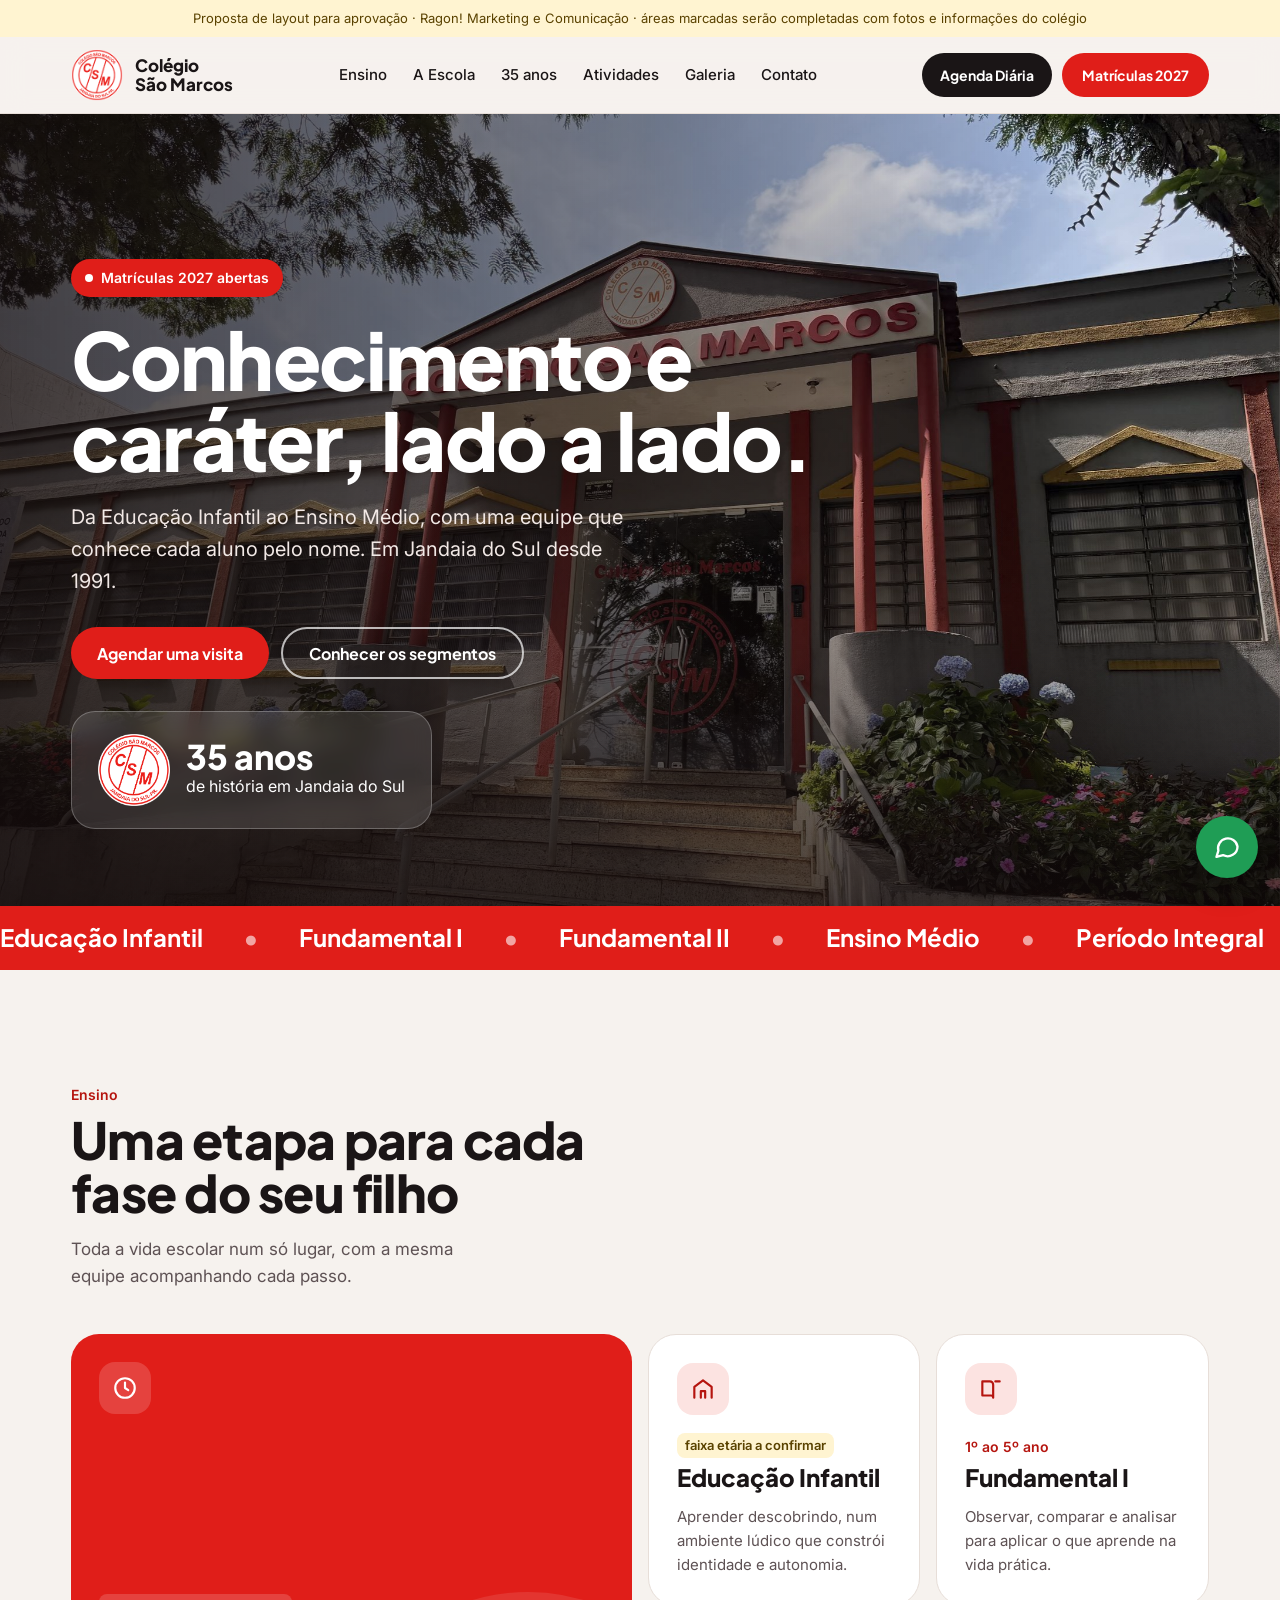
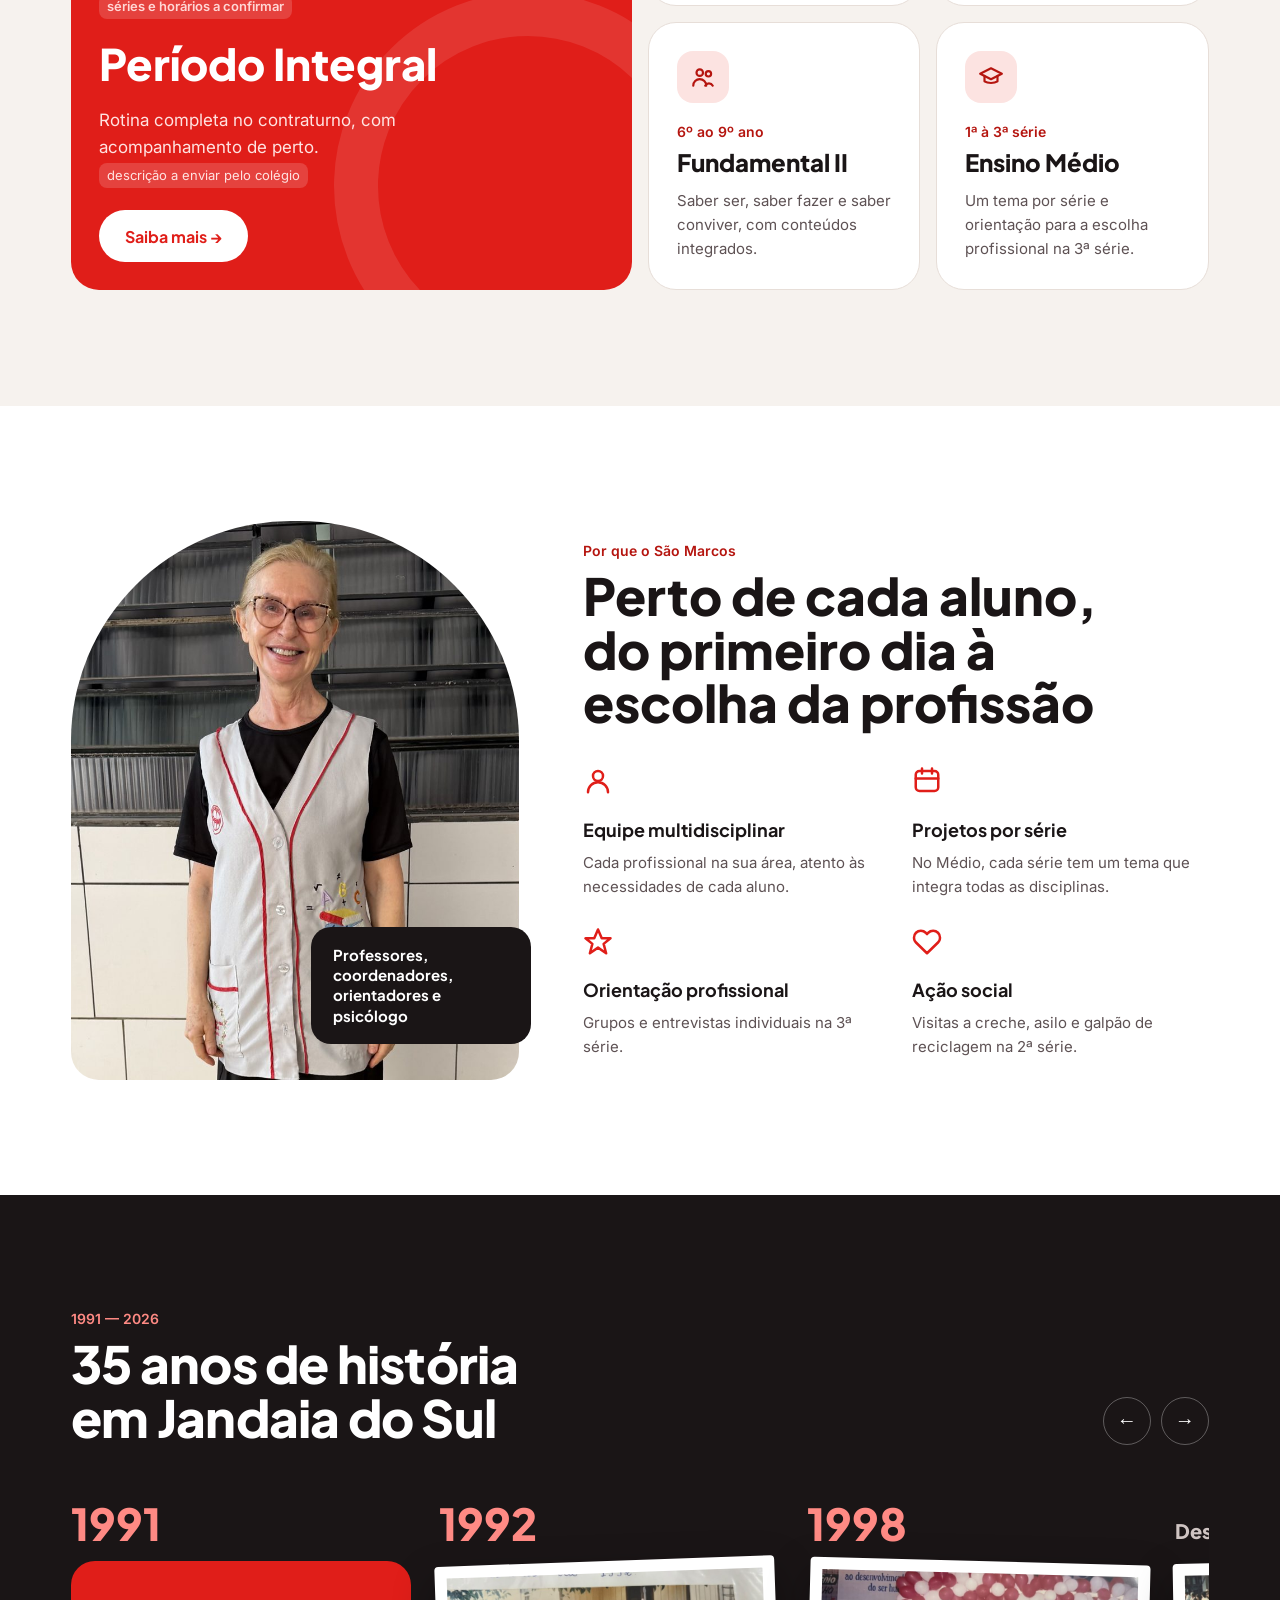
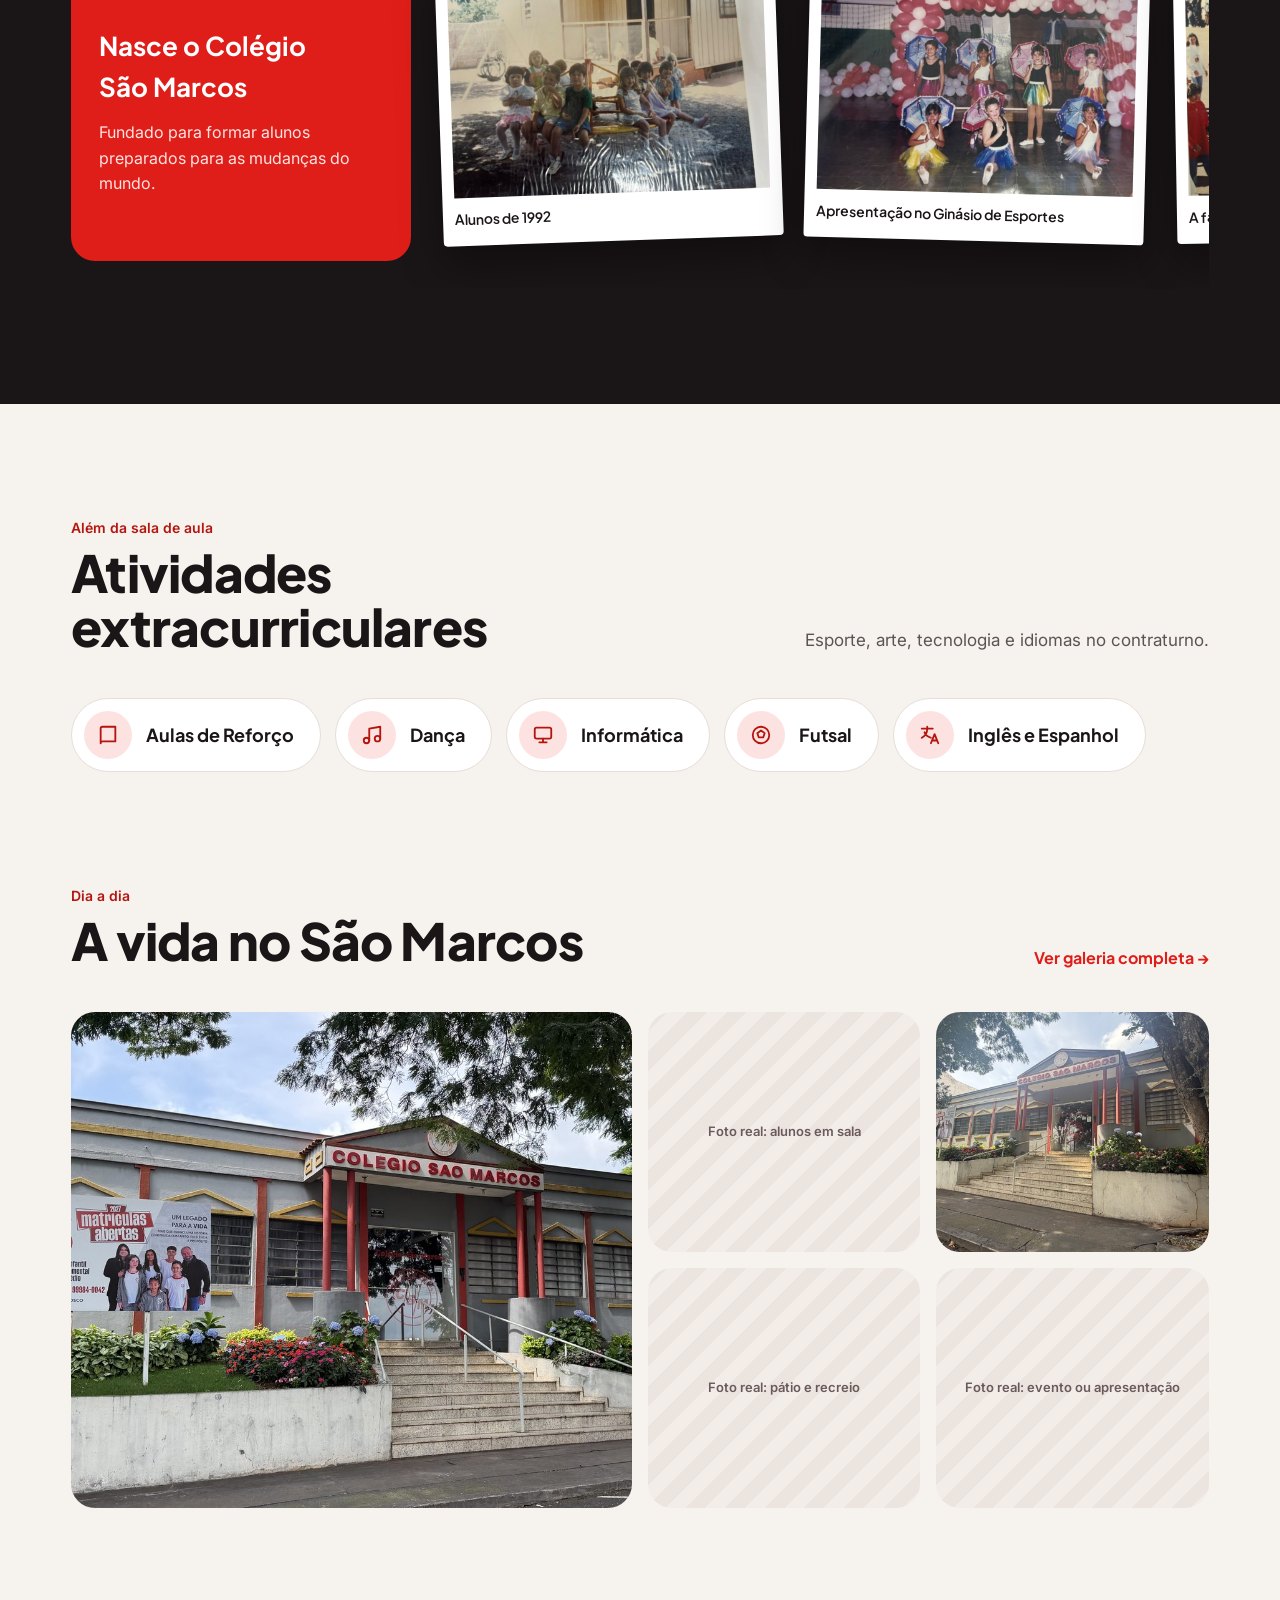
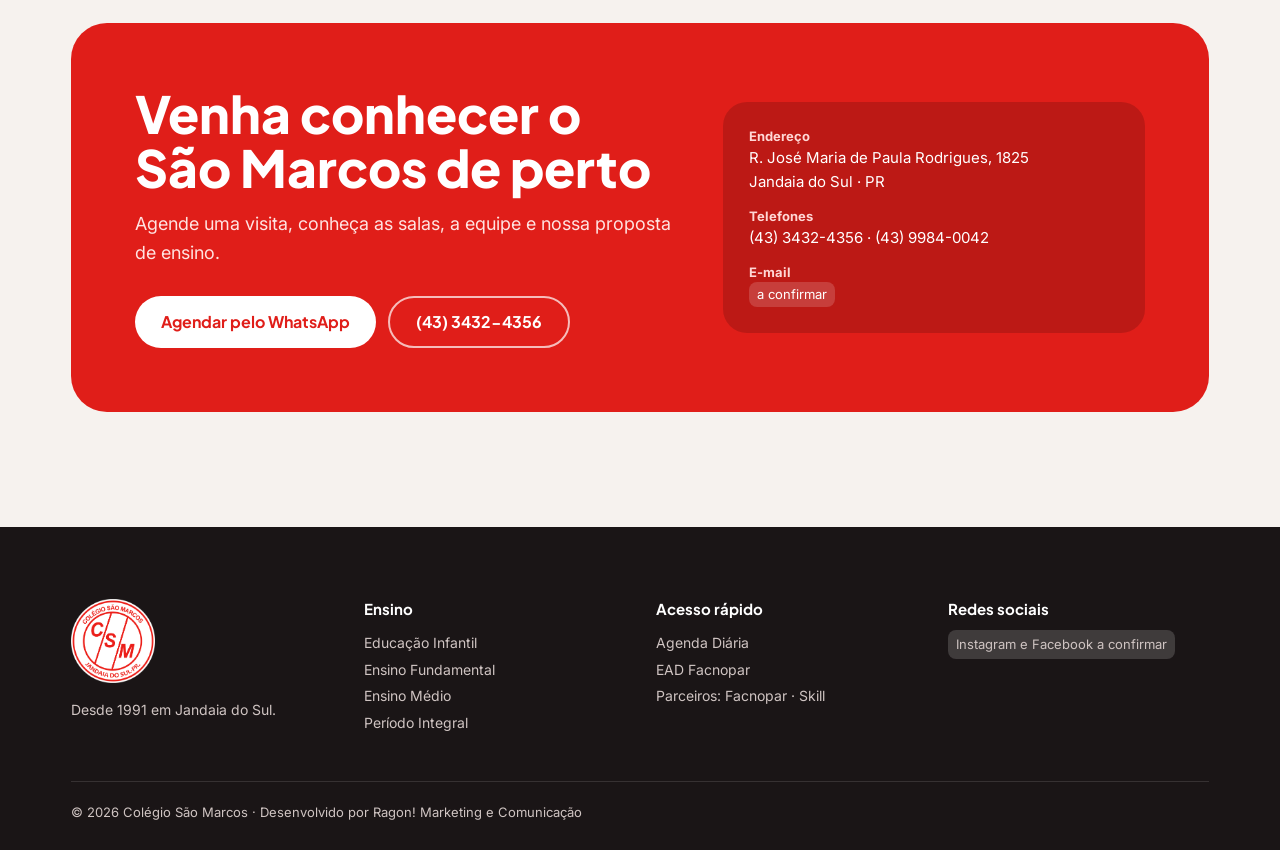
==== index.html @ f3c89963 "Proposta de layout do site do Colégio São Marcos Co-Authored-By: Claude Opus 5.5 <noreply@anthropic." ====
<!DOCTYPE html>
<html lang="pt-BR">
<head>
<meta charset="utf-8">
<meta name="viewport" content="width=device-width, initial-scale=1">
<title>Colégio São Marcos — Proposta de layout</title>
<meta name="robots" content="noindex, nofollow">
<link rel="preconnect" href="https://fonts.googleapis.com">
<link rel="preconnect" href="https://fonts.gstatic.com" crossorigin>
<link href="https://fonts.googleapis.com/css2?family=Plus+Jakarta+Sans:wght@500;600;700;800&family=Inter:wght@400;500;600&display=swap" rel="stylesheet">
<style>
/* VOICE: acolhedor e confiante, escola de bairro com 35 anos
   IDEA: o pórtico vermelho da fachada como moldura de tudo
   PICTURE: a fachada real em tela cheia, depois o álbum de fotos antigas
   COLOUR and TYPE: vermelho do selo, grafite quente, off-white; Plus Jakarta Sans + Inter
   LAYOUT: hero cheio, faixa corrida, bento de segmentos, linha do tempo horizontal */
:root{--red:#E01E19;--red-d:#B5150F;--ink:#1A1516;--mut:#5E5254;--bg:#F6F2EE;--card:#FFFFFF;--line:#E7DED8}
*{box-sizing:border-box;min-width:0}
html{scroll-behavior:smooth;scroll-padding-top:80px}
body{margin:0;background:var(--bg);color:var(--ink);font:16px/1.6 Inter,system-ui,sans-serif;overflow-x:clip}
h1,h2,h3{font-family:"Plus Jakarta Sans",Inter,sans-serif;margin:0;text-wrap:balance}
a{color:inherit;text-decoration:none}
img{display:block;max-width:100%}
.wrap{max-width:1240px;margin:0 auto;padding:0 max(4vw,20px)}
.btn{display:inline-flex;align-items:center;gap:10px;min-height:52px;padding:0 26px;border-radius:999px;font:700 16px "Plus Jakarta Sans",sans-serif;transition:transform .2s,background .2s}
.btn:hover{transform:translateY(-2px)}
.btn-red{background:var(--red);color:#fff}.btn-red:hover{background:var(--red-d)}
.btn-ghost{border:2px solid rgba(255,255,255,.7);color:#fff}
.btn-dark{background:var(--ink);color:#fff}
.eyebrow{font:600 14px Inter,sans-serif;color:var(--red-d)}
.proposta{background:#FFF4D1;color:#5A4200;font-size:13px;text-align:center;padding:8px 16px}

/* header */
header{position:sticky;top:0;z-index:20;background:rgba(246,242,238,.86);backdrop-filter:blur(14px);border-bottom:1px solid var(--line)}
.hd{display:flex;align-items:center;justify-content:space-between;gap:20px;height:76px}
.brand{display:flex;align-items:center;gap:12px;font:800 17px/1.1 "Plus Jakarta Sans",sans-serif}
.brand img{width:52px;height:52px}
nav.main{display:flex;gap:26px;font-weight:500;font-size:15px}
nav.main a:hover{color:var(--red)}
.hd-cta{display:flex;gap:10px;align-items:center}
.burger{display:none;width:48px;height:48px;border-radius:50%;border:1px solid var(--line);background:#fff;align-items:center;justify-content:center;cursor:pointer}
.drawer{display:none;flex-direction:column;gap:4px;padding:8px max(4vw,20px) 20px}
.drawer a{padding:12px 0;border-bottom:1px solid var(--line);font-weight:600}
.drawer.open{display:flex}

/* hero */
.hero{position:relative;min-height:min(88vh,820px);display:flex;align-items:flex-end;color:#fff;overflow:hidden}
.hero>img{position:absolute;inset:0;width:100%;height:100%;object-fit:cover;object-position:60% 40%;transform:scale(1.04);animation:zoom 14s ease-out forwards}
.hero::after{content:"";position:absolute;inset:0;background:linear-gradient(90deg,rgba(20,12,12,.78) 0%,rgba(20,12,12,.45) 50%,rgba(20,12,12,.05) 85%),linear-gradient(180deg,rgba(20,12,12,0) 50%,rgba(20,12,12,.7) 100%)}
.hero .wrap{position:relative;z-index:1;width:100%;padding-bottom:clamp(40px,6vw,80px)}
.hero-grid{display:flex;flex-wrap:wrap;gap:32px;align-items:flex-end;justify-content:space-between}
.hero h1{font-size:clamp(40px,6.2vw,84px);line-height:1.02;font-weight:800;letter-spacing:-.02em;max-width:820px}
.hero p{font-size:clamp(17px,1.6vw,20px);max-width:560px;margin:20px 0 30px;color:#F2E9E6}
.tag{display:inline-flex;gap:8px;align-items:center;background:var(--red);padding:8px 14px;border-radius:999px;font-weight:600;font-size:14px;margin-bottom:22px}
.tag i{width:8px;height:8px;border-radius:50%;background:#fff;animation:pulse 1.6s infinite}
.seal{background:rgba(255,255,255,.12);backdrop-filter:blur(10px);border:1px solid rgba(255,255,255,.25);border-radius:24px;padding:22px 26px;display:flex;gap:16px;align-items:center}
.seal img{width:72px;height:72px}
.seal b{display:block;font:800 34px/1 "Plus Jakarta Sans",sans-serif}
@keyframes zoom{to{transform:scale(1)}}
@keyframes pulse{50%{opacity:.35}}

/* marquee */
.marquee{background:var(--red);color:#fff;overflow:hidden;white-space:nowrap;padding:16px 0}
.marquee div{display:inline-flex;gap:40px;animation:mq 30s linear infinite;font:700 clamp(18px,2vw,24px) "Plus Jakarta Sans",sans-serif}
.marquee span::after{content:"•";margin-left:40px;opacity:.6}
@keyframes mq{to{transform:translateX(-50%)}}

/* sections */
.sec{padding:clamp(64px,9vw,120px) 0}
.sec-head{display:flex;flex-wrap:wrap;gap:16px 48px;justify-content:space-between;align-items:flex-end;margin-bottom:44px}
.sec-head h2{font-size:clamp(32px,4vw,52px);line-height:1.05;font-weight:800;letter-spacing:-.015em;max-width:680px;margin-top:10px}
.sec-head p{max-width:420px;color:var(--mut);margin:0;font-size:17px}

/* bento */
.bento{display:grid;grid-template-columns:repeat(4,minmax(0,1fr));grid-auto-rows:minmax(210px,auto);gap:16px}
.tile{border-radius:28px;padding:28px;display:flex;flex-direction:column;justify-content:space-between;gap:18px;background:var(--card);border:1px solid var(--line);transition:transform .25s,box-shadow .25s}
.tile:hover{transform:translateY(-4px);box-shadow:0 18px 40px rgba(60,20,20,.12)}
.tile h3{font-size:24px;font-weight:800}
.tile .lvl{font-weight:600;color:var(--red-d);font-size:14px}
.tile p{margin:8px 0 0;color:var(--mut);font-size:15px}
.tile .ico{width:52px;height:52px;border-radius:16px;background:#FCE3E1;display:flex;align-items:center;justify-content:center}
.t-int{grid-column:span 2;grid-row:span 2;background:var(--red);color:#fff;border:0;position:relative;overflow:hidden}
.t-int p{color:#FFE3E1;font-size:17px;max-width:420px}
.t-int .lvl{color:#FFD7D5}
.t-int h3{font-size:clamp(30px,3.4vw,44px)}
.t-int .ico{background:rgba(255,255,255,.16)}
.t-int::after{content:"";position:absolute;right:-90px;bottom:-90px;width:300px;height:300px;border-radius:50%;border:44px solid rgba(255,255,255,.1)}
.pend{display:inline-block;background:rgba(255,255,255,.16);border-radius:8px;padding:2px 8px;font-size:13px}
.pend.l{background:#FFF4D1;color:#5A4200}

/* why */
.why{display:grid;grid-template-columns:minmax(0,5fr) minmax(0,7fr);gap:clamp(32px,5vw,72px);align-items:center}
.why-img{position:relative}
.why-img img{width:100%;aspect-ratio:4/5;object-fit:cover;object-position:center 18%;border-radius:220px 220px 28px 28px}
.why-img .badge{position:absolute;right:-12px;bottom:36px;background:var(--ink);color:#fff;border-radius:20px;padding:18px 22px;font:700 15px/1.35 "Plus Jakarta Sans",sans-serif;max-width:220px}
.feats{display:grid;grid-template-columns:repeat(2,minmax(0,1fr));gap:28px 32px;margin-top:36px}
.feat svg{margin-bottom:12px}
.feat h3{font-size:18px;font-weight:700}
.feat p{margin:6px 0 0;color:var(--mut);font-size:15px}

/* timeline */
.dark{background:var(--ink);color:#fff}
.dark .eyebrow{color:#FF8A84}
.dark .sec-head p{color:#CFC4C2}
.rail{display:flex;gap:28px;overflow-x:auto;scroll-snap-type:x mandatory;padding:12px 4px 28px;scrollbar-width:thin}
.moment{flex:0 0 clamp(260px,28vw,340px);scroll-snap-align:start}
.polaroid{background:#fff;padding:12px 12px 18px;border-radius:4px;box-shadow:0 18px 40px rgba(0,0,0,.35);transform:rotate(var(--r,0deg));transition:transform .3s}
.polaroid:hover{transform:rotate(0) scale(1.02)}
.polaroid img{width:100%;height:220px;object-fit:cover}
.polaroid span{display:block;margin-top:12px;color:var(--ink);font:600 14px "Plus Jakarta Sans",sans-serif}
.year{font:800 44px/1 "Plus Jakarta Sans",sans-serif;color:#FF8A84;margin:0 0 16px}
.year.sm{font-size:20px;color:#CFC4C2;height:44px;display:flex;align-items:flex-end;padding-bottom:4px}
.start{display:flex;flex-direction:column;justify-content:center;gap:12px;background:var(--red);border-radius:24px;padding:28px;min-height:300px}
.start p{margin:0;color:#FFE3E1}
.rail-nav{display:flex;gap:10px}
.rail-nav button{width:48px;height:48px;border-radius:50%;border:1px solid rgba(255,255,255,.3);background:transparent;color:#fff;cursor:pointer;font-size:20px}
.rail-nav button:hover{background:rgba(255,255,255,.1)}

/* extracurriculares */
.chips{display:flex;flex-wrap:wrap;gap:14px}
.chip{display:flex;align-items:center;gap:14px;background:var(--card);border:1px solid var(--line);border-radius:999px;padding:12px 26px 12px 12px;font:700 18px "Plus Jakarta Sans",sans-serif;transition:background .2s,color .2s}
.chip:hover{background:var(--red);color:#fff}
.chip i{width:48px;height:48px;border-radius:50%;background:#FCE3E1;display:flex;align-items:center;justify-content:center}

/* gallery */
.gal{display:grid;grid-template-columns:repeat(4,minmax(0,1fr));grid-auto-rows:240px;gap:16px}
.gal>*{border-radius:24px;overflow:hidden}
.gal img{width:100%;height:100%;object-fit:cover;transition:transform .5s}
.gal>div:hover img{transform:scale(1.05)}
.g-big{grid-column:span 2;grid-row:span 2}
.ph{background:repeating-linear-gradient(135deg,#ECE4DF 0 14px,#F3EDE9 14px 28px);display:flex;align-items:center;justify-content:center;text-align:center;padding:16px;color:#6A5A5C;font-weight:600;font-size:13px}

/* visit */
.visit{background:var(--red);color:#fff;border-radius:36px;padding:clamp(32px,5vw,64px);display:grid;grid-template-columns:minmax(0,1.3fr) minmax(0,1fr);gap:40px;align-items:center;position:relative;overflow:hidden}
.visit h2{font-size:clamp(32px,4vw,52px);line-height:1.05;font-weight:800}
.visit p{color:#FFE3E1;font-size:18px;margin:16px 0 28px}
.addr{background:rgba(0,0,0,.16);border-radius:24px;padding:26px;display:grid;gap:14px;font-size:15px}
.addr b{display:block;font:700 13px Inter,sans-serif;color:#FFD7D5;margin-bottom:2px}

footer{background:var(--ink);color:#CFC4C2;padding:72px 0 28px;margin-top:clamp(64px,9vw,120px);font-size:14px}
.ft{display:grid;grid-template-columns:repeat(4,minmax(0,1fr));gap:32px}
.ft h4{color:#fff;font:700 15px "Plus Jakarta Sans",sans-serif;margin:0 0 12px}
.ft p{margin:0;line-height:1.9}
.copy{border-top:1px solid rgba(255,255,255,.12);margin-top:44px;padding-top:20px;font-size:13px}

.wa{position:fixed;right:22px;bottom:22px;z-index:30;width:62px;height:62px;border-radius:50%;background:#1F9D55;display:flex;align-items:center;justify-content:center;box-shadow:0 12px 28px rgba(0,0,0,.25)}

.rv{opacity:0;transform:translateY(24px);transition:opacity .7s ease,transform .7s ease}
.rv.in{opacity:1;transform:none}

@media(max-width:1020px){
  nav.main,.hd-cta .btn-dark{display:none}.burger{display:flex}
  .bento{grid-template-columns:repeat(2,minmax(0,1fr))}
  .why,.visit{grid-template-columns:minmax(0,1fr)}
  .ft{grid-template-columns:repeat(2,minmax(0,1fr))}
  .gal{grid-template-columns:repeat(2,minmax(0,1fr))}
}
@media(max-width:600px){
  .hd-cta .btn-red{display:none}
  .bento{grid-template-columns:minmax(0,1fr)}.t-int{grid-column:auto;grid-row:auto}
  .feats{grid-template-columns:minmax(0,1fr)}
  .gal{grid-auto-rows:180px}.g-big{grid-column:span 2;grid-row:span 1}
  .ft{grid-template-columns:minmax(0,1fr)}
  .why-img .badge{right:8px}
  .seal{width:100%}
}
@media(prefers-reduced-motion:reduce){*{animation:none!important;transition:none!important}.rv{opacity:1;transform:none}}
</style>
</head>
<body>
<div class="proposta">Proposta de layout para aprovação · Ragon! Marketing e Comunicação · áreas marcadas serão completadas com fotos e informações do colégio</div>

<header>
  <div class="wrap hd">
    <a class="brand" href="#topo"><img src="img/logo.png" alt="Selo do Colégio São Marcos"><span>Colégio<br>São Marcos</span></a>
    <nav class="main" aria-label="Principal">
      <a href="#ensino">Ensino</a><a href="#por-que">A Escola</a><a href="#historia">35 anos</a><a href="#atividades">Atividades</a><a href="#galeria">Galeria</a><a href="#visita">Contato</a>
    </nav>
    <div class="hd-cta">
      <a class="btn btn-dark" href="#" style="min-height:44px;padding:0 18px;font-size:14px">Agenda Diária</a>
      <a class="btn btn-red" href="#visita" style="min-height:44px;padding:0 20px;font-size:14px">Matrículas 2027</a>
      <button class="burger" id="burger" aria-label="Abrir menu" aria-expanded="false"><svg width="22" height="22" viewBox="0 0 24 24" fill="none" stroke="#1A1516" stroke-width="2" stroke-linecap="round" aria-hidden="true"><path d="M4 7h16M4 12h16M4 17h16"/></svg></button>
    </div>
  </div>
  <div class="drawer" id="drawer">
    <a href="#ensino">Ensino</a><a href="#por-que">A Escola</a><a href="#historia">35 anos</a><a href="#atividades">Atividades</a><a href="#galeria">Galeria</a><a href="#">Agenda Diária</a><a href="#">EAD Facnopar</a>
    <a class="btn btn-red" href="#visita" style="justify-content:center;margin-top:12px;border:0">Matrículas 2027</a>
  </div>
</header>

<section class="hero" id="topo">
  <img src="img/hero-fachada-wide.jpg" alt="Fachada do Colégio São Marcos com o pórtico vermelho e o jardim">
  <div class="wrap">
    <div class="hero-grid">
      <div>
        <span class="tag"><i></i>Matrículas 2027 abertas</span>
        <h1>Conhecimento e caráter, lado a lado.</h1>
        <p>Da Educação Infantil ao Ensino Médio, com uma equipe que conhece cada aluno pelo nome. Em Jandaia do Sul desde 1991.</p>
        <div style="display:flex;flex-wrap:wrap;gap:12px">
          <a class="btn btn-red" href="#visita">Agendar uma visita</a>
          <a class="btn btn-ghost" href="#ensino">Conhecer os segmentos</a>
        </div>
      </div>
      <div class="seal"><img src="img/logo.png" alt=""><div><b>35 anos</b>de história em Jandaia do Sul</div></div>
    </div>
  </div>
</section>

<div class="marquee" aria-hidden="true"><div>
  <span>Educação Infantil</span><span>Fundamental I</span><span>Fundamental II</span><span>Ensino Médio</span><span>Período Integral</span><span>Desde 1991</span>
  <span>Educação Infantil</span><span>Fundamental I</span><span>Fundamental II</span><span>Ensino Médio</span><span>Período Integral</span><span>Desde 1991</span>
</div></div>

<section class="sec" id="ensino">
  <div class="wrap">
    <div class="sec-head rv">
      <div><div class="eyebrow">Ensino</div><h2>Uma etapa para cada fase do seu filho</h2></div>
      <p>Toda a vida escolar num só lugar, com a mesma equipe acompanhando cada passo.</p>
    </div>
    <div class="bento">
      <a class="tile t-int rv" href="#">
        <div class="ico"><svg width="26" height="26" viewBox="0 0 24 24" fill="none" stroke="#fff" stroke-width="2" stroke-linecap="round" stroke-linejoin="round" aria-hidden="true"><circle cx="12" cy="12" r="9"/><path d="M12 7v5l3 2"/></svg></div>
        <div><div class="lvl"><span class="pend">séries e horários a confirmar</span></div><h3 style="margin-top:10px">Período Integral</h3><p>Rotina completa no contraturno, com acompanhamento de perto. <span class="pend">descrição a enviar pelo colégio</span></p>
        <span class="btn" style="background:#fff;color:var(--red);margin-top:22px">Saiba mais →</span></div>
      </a>
      <a class="tile rv" href="#">
        <div class="ico"><svg width="26" height="26" viewBox="0 0 24 24" fill="none" stroke="#B5150F" stroke-width="2" stroke-linecap="round" stroke-linejoin="round" aria-hidden="true"><path d="M4 20V10l8-6 8 6v10"/><path d="M10 20v-6h4v6"/></svg></div>
        <div><div class="lvl"><span class="pend l">faixa etária a confirmar</span></div><h3>Educação Infantil</h3><p>Aprender descobrindo, num ambiente lúdico que constrói identidade e autonomia.</p></div>
      </a>
      <a class="tile rv" href="#">
        <div class="ico"><svg width="26" height="26" viewBox="0 0 24 24" fill="none" stroke="#B5150F" stroke-width="2" stroke-linecap="round" stroke-linejoin="round" aria-hidden="true"><path d="M4 5h7a3 3 0 0 1 3 3v12a2 2 0 0 0-2-2H4z"/><path d="M20 5h-4"/></svg></div>
        <div><div class="lvl">1º ao 5º ano</div><h3>Fundamental I</h3><p>Observar, comparar e analisar para aplicar o que aprende na vida prática.</p></div>
      </a>
      <a class="tile rv" href="#">
        <div class="ico"><svg width="26" height="26" viewBox="0 0 24 24" fill="none" stroke="#B5150F" stroke-width="2" stroke-linecap="round" stroke-linejoin="round" aria-hidden="true"><circle cx="9" cy="8" r="3"/><circle cx="17" cy="9" r="2.5"/><path d="M3 20a6 6 0 0 1 12 0M14 20a4 4 0 0 1 7 0"/></svg></div>
        <div><div class="lvl">6º ao 9º ano</div><h3>Fundamental II</h3><p>Saber ser, saber fazer e saber conviver, com conteúdos integrados.</p></div>
      </a>
      <a class="tile rv" href="#">
        <div class="ico"><svg width="26" height="26" viewBox="0 0 24 24" fill="none" stroke="#B5150F" stroke-width="2" stroke-linecap="round" stroke-linejoin="round" aria-hidden="true"><path d="M2 9l10-5 10 5-10 5z"/><path d="M6 11v5c3 2 9 2 12 0v-5"/></svg></div>
        <div><div class="lvl">1ª à 3ª série</div><h3>Ensino Médio</h3><p>Um tema por série e orientação para a escolha profissional na 3ª série.</p></div>
      </a>
    </div>
  </div>
</section>

<section class="sec" id="por-que" style="background:#fff">
  <div class="wrap why">
    <div class="why-img rv"><img src="img/equipe.jpg" alt="Professora do Colégio São Marcos"><div class="badge">Professores, coordenadores, orientadores e psicólogo</div></div>
    <div class="rv">
      <div class="eyebrow">Por que o São Marcos</div>
      <h2 style="font-size:clamp(32px,4vw,52px);line-height:1.05;font-weight:800;margin-top:10px">Perto de cada aluno, do primeiro dia à escolha da profissão</h2>
      <div class="feats">
        <div class="feat"><svg width="30" height="30" viewBox="0 0 24 24" fill="none" stroke="#E01E19" stroke-width="2" stroke-linecap="round" stroke-linejoin="round" aria-hidden="true"><circle cx="12" cy="8" r="4"/><path d="M4 21a8 8 0 0 1 16 0"/></svg><h3>Equipe multidisciplinar</h3><p>Cada profissional na sua área, atento às necessidades de cada aluno.</p></div>
        <div class="feat"><svg width="30" height="30" viewBox="0 0 24 24" fill="none" stroke="#E01E19" stroke-width="2" stroke-linecap="round" stroke-linejoin="round" aria-hidden="true"><rect x="3" y="4" width="18" height="16" rx="3"/><path d="M3 10h18M8 2v4M16 2v4"/></svg><h3>Projetos por série</h3><p>No Médio, cada série tem um tema que integra todas as disciplinas.</p></div>
        <div class="feat"><svg width="30" height="30" viewBox="0 0 24 24" fill="none" stroke="#E01E19" stroke-width="2" stroke-linecap="round" stroke-linejoin="round" aria-hidden="true"><path d="M12 2l3 7h7l-5.5 4.5L18.5 21 12 16.5 5.5 21l2-7.5L2 9h7z"/></svg><h3>Orientação profissional</h3><p>Grupos e entrevistas individuais na 3ª série.</p></div>
        <div class="feat"><svg width="30" height="30" viewBox="0 0 24 24" fill="none" stroke="#E01E19" stroke-width="2" stroke-linecap="round" stroke-linejoin="round" aria-hidden="true"><path d="M20.8 4.6a5.5 5.5 0 0 0-7.8 0L12 5.7l-1-1.1a5.5 5.5 0 0 0-7.8 7.8L12 21l8.8-8.6a5.5 5.5 0 0 0 0-7.8z"/></svg><h3>Ação social</h3><p>Visitas a creche, asilo e galpão de reciclagem na 2ª série.</p></div>
      </div>
    </div>
  </div>
</section>

<section class="sec dark" id="historia">
  <div class="wrap">
    <div class="sec-head rv">
      <div><div class="eyebrow">1991 — 2026</div><h2>35 anos de história em Jandaia do Sul</h2></div>
      <div class="rail-nav"><button id="prev" aria-label="Anterior">←</button><button id="next" aria-label="Próximo">→</button></div>
    </div>
    <div class="rail" id="rail">
      <div class="moment"><div class="year">1991</div><div class="start"><h3 style="font-size:26px">Nasce o Colégio São Marcos</h3><p>Fundado para formar alunos preparados para as mudanças do mundo.</p></div></div>
      <div class="moment"><div class="year">1992</div><div class="polaroid" style="--r:-2deg"><img src="img/h-1992.jpg" alt="Alunos de 1992 no parquinho"><span>Alunos de 1992</span></div></div>
      <div class="moment"><div class="year">1998</div><div class="polaroid" style="--r:1.5deg"><img src="img/h-ginasio.jpg" alt="Apresentação no Ginásio de Esportes em 1998"><span>Apresentação no Ginásio de Esportes</span></div></div>
      <div class="moment"><div class="year sm">Desfiles</div><div class="polaroid" style="--r:-1deg"><img src="img/h-fanfarra.jpg" alt="Fanfarra do colégio em desfile"><span>A fanfarra nas ruas da cidade</span></div></div>
      <div class="moment"><div class="year sm">Esporte</div><div class="polaroid" style="--r:2deg"><img src="img/h-campeoes.jpg" alt="Campeões dos Jogos Escolares de Jandaia do Sul"><span>Campeões dos Jogos Escolares</span></div></div>
      <div class="moment"><div class="year">2026</div><div class="start" style="background:#fff;color:var(--ink)"><h3 style="font-size:26px">35 anos, e a história continua</h3><p style="color:var(--mut)">Gerações de alunos passaram por aqui. A próxima pode ser a do seu filho.</p><a class="btn btn-red" href="#visita" style="align-self:flex-start;margin-top:8px">Matricule-se</a></div></div>
    </div>
  </div>
</section>

<section class="sec" id="atividades">
  <div class="wrap">
    <div class="sec-head rv">
      <div><div class="eyebrow">Além da sala de aula</div><h2>Atividades extracurriculares</h2></div>
      <p>Esporte, arte, tecnologia e idiomas no contraturno.</p>
    </div>
    <div class="chips rv">
      <a class="chip" href="#"><i><svg width="22" height="22" viewBox="0 0 24 24" fill="none" stroke="#B5150F" stroke-width="2" stroke-linecap="round" stroke-linejoin="round" aria-hidden="true"><path d="M4 19V5a2 2 0 0 1 2-2h14v16H6a2 2 0 0 0-2 2z"/></svg></i>Aulas de Reforço</a>
      <a class="chip" href="#"><i><svg width="22" height="22" viewBox="0 0 24 24" fill="none" stroke="#B5150F" stroke-width="2" stroke-linecap="round" stroke-linejoin="round" aria-hidden="true"><path d="M9 18V5l12-2v13"/><circle cx="6" cy="18" r="3"/><circle cx="18" cy="16" r="3"/></svg></i>Dança</a>
      <a class="chip" href="#"><i><svg width="22" height="22" viewBox="0 0 24 24" fill="none" stroke="#B5150F" stroke-width="2" stroke-linecap="round" stroke-linejoin="round" aria-hidden="true"><rect x="3" y="4" width="18" height="12" rx="2"/><path d="M8 20h8M12 16v4"/></svg></i>Informática</a>
      <a class="chip" href="#"><i><svg width="22" height="22" viewBox="0 0 24 24" fill="none" stroke="#B5150F" stroke-width="2" stroke-linecap="round" stroke-linejoin="round" aria-hidden="true"><circle cx="12" cy="12" r="9"/><path d="M12 7l4 3-1.5 4.5h-5L8 10z"/></svg></i>Futsal</a>
      <a class="chip" href="#"><i><svg width="22" height="22" viewBox="0 0 24 24" fill="none" stroke="#B5150F" stroke-width="2" stroke-linecap="round" stroke-linejoin="round" aria-hidden="true"><path d="M3 5h12M9 3v2c0 4-2 8-6 10M6 9c1 3 4 5 7 6"/><path d="M13 21l4-10 4 10M14.5 18h5"/></svg></i>Inglês e Espanhol</a>
    </div>
  </div>
</section>

<section class="sec" id="galeria" style="padding-top:0">
  <div class="wrap">
    <div class="sec-head rv">
      <div><div class="eyebrow">Dia a dia</div><h2>A vida no São Marcos</h2></div>
      <a href="#" style="font:700 16px 'Plus Jakarta Sans',sans-serif;color:var(--red)">Ver galeria completa →</a>
    </div>
    <div class="gal rv">
      <div class="g-big"><img src="img/galeria-fachada.jpg" alt="Fachada do colégio com jardim e faixa de matrículas"></div>
      <div class="ph">Foto real: alunos em sala</div>
      <div><img src="img/galeria-escadaria.jpg" alt="Escadaria de entrada do colégio"></div>
      <div class="ph">Foto real: pátio e recreio</div>
      <div class="ph">Foto real: evento ou apresentação</div>
    </div>
  </div>
</section>

<section id="visita">
  <div class="wrap">
    <div class="visit rv">
      <div>
        <h2>Venha conhecer o São Marcos de perto</h2>
        <p>Agende uma visita, conheça as salas, a equipe e nossa proposta de ensino.</p>
        <div style="display:flex;flex-wrap:wrap;gap:12px"><a class="btn" href="#" style="background:#fff;color:var(--red)">Agendar pelo WhatsApp</a><a class="btn btn-ghost" href="#">(43) 3432-4356</a></div>
      </div>
      <div class="addr">
        <div><b>Endereço</b>R. José Maria de Paula Rodrigues, 1825<br>Jandaia do Sul · PR</div>
        <div><b>Telefones</b>(43) 3432-4356 · (43) 9984-0042</div>
        <div><b>E-mail</b><span class="pend">a confirmar</span></div>
      </div>
    </div>
  </div>
</section>

<footer>
  <div class="wrap">
    <div class="ft">
      <div><img src="img/logo.png" alt="Colégio São Marcos" style="width:84px;height:84px"><p style="margin-top:14px">Desde 1991 em Jandaia do Sul.</p></div>
      <div><h4>Ensino</h4><p>Educação Infantil<br>Ensino Fundamental<br>Ensino Médio<br>Período Integral</p></div>
      <div><h4>Acesso rápido</h4><p>Agenda Diária<br>EAD Facnopar<br>Parceiros: Facnopar · Skill</p></div>
      <div><h4>Redes sociais</h4><p><span class="pend">Instagram e Facebook a confirmar</span></p></div>
    </div>
    <div class="copy">© 2026 Colégio São Marcos · Desenvolvido por Ragon! Marketing e Comunicação</div>
  </div>
</footer>

<a class="wa" href="#" aria-label="Fale conosco no WhatsApp"><svg width="28" height="28" viewBox="0 0 24 24" fill="none" stroke="#fff" stroke-width="2" stroke-linecap="round" stroke-linejoin="round" aria-hidden="true"><path d="M21 11.5a8.4 8.4 0 0 1-12.4 7.4L3 20.5l1.6-5.4A8.4 8.4 0 1 1 21 11.5z"/></svg></a>

<script>
{
  const b=document.getElementById('burger'),d=document.getElementById('drawer');
  b.addEventListener('click',()=>{const o=d.classList.toggle('open');b.setAttribute('aria-expanded',o)});
  d.querySelectorAll('a').forEach(a=>a.addEventListener('click',()=>d.classList.remove('open')));
  const r=document.getElementById('rail'),step=()=>r.querySelector('.moment').offsetWidth+28;
  document.getElementById('prev').addEventListener('click',()=>r.scrollBy({left:-step(),behavior:'smooth'}));
  document.getElementById('next').addEventListener('click',()=>r.scrollBy({left:step(),behavior:'smooth'}));
  r.addEventListener('keydown',e=>{if(e.key==='ArrowRight')r.scrollBy({left:step()});if(e.key==='ArrowLeft')r.scrollBy({left:-step()})});
  const io=new IntersectionObserver(es=>es.forEach(e=>{if(e.isIntersecting){e.target.classList.add('in');io.unobserve(e.target)}}),{threshold:.12});
  document.querySelectorAll('.rv').forEach(el=>io.observe(el));
}
</script>
</body>
</html>
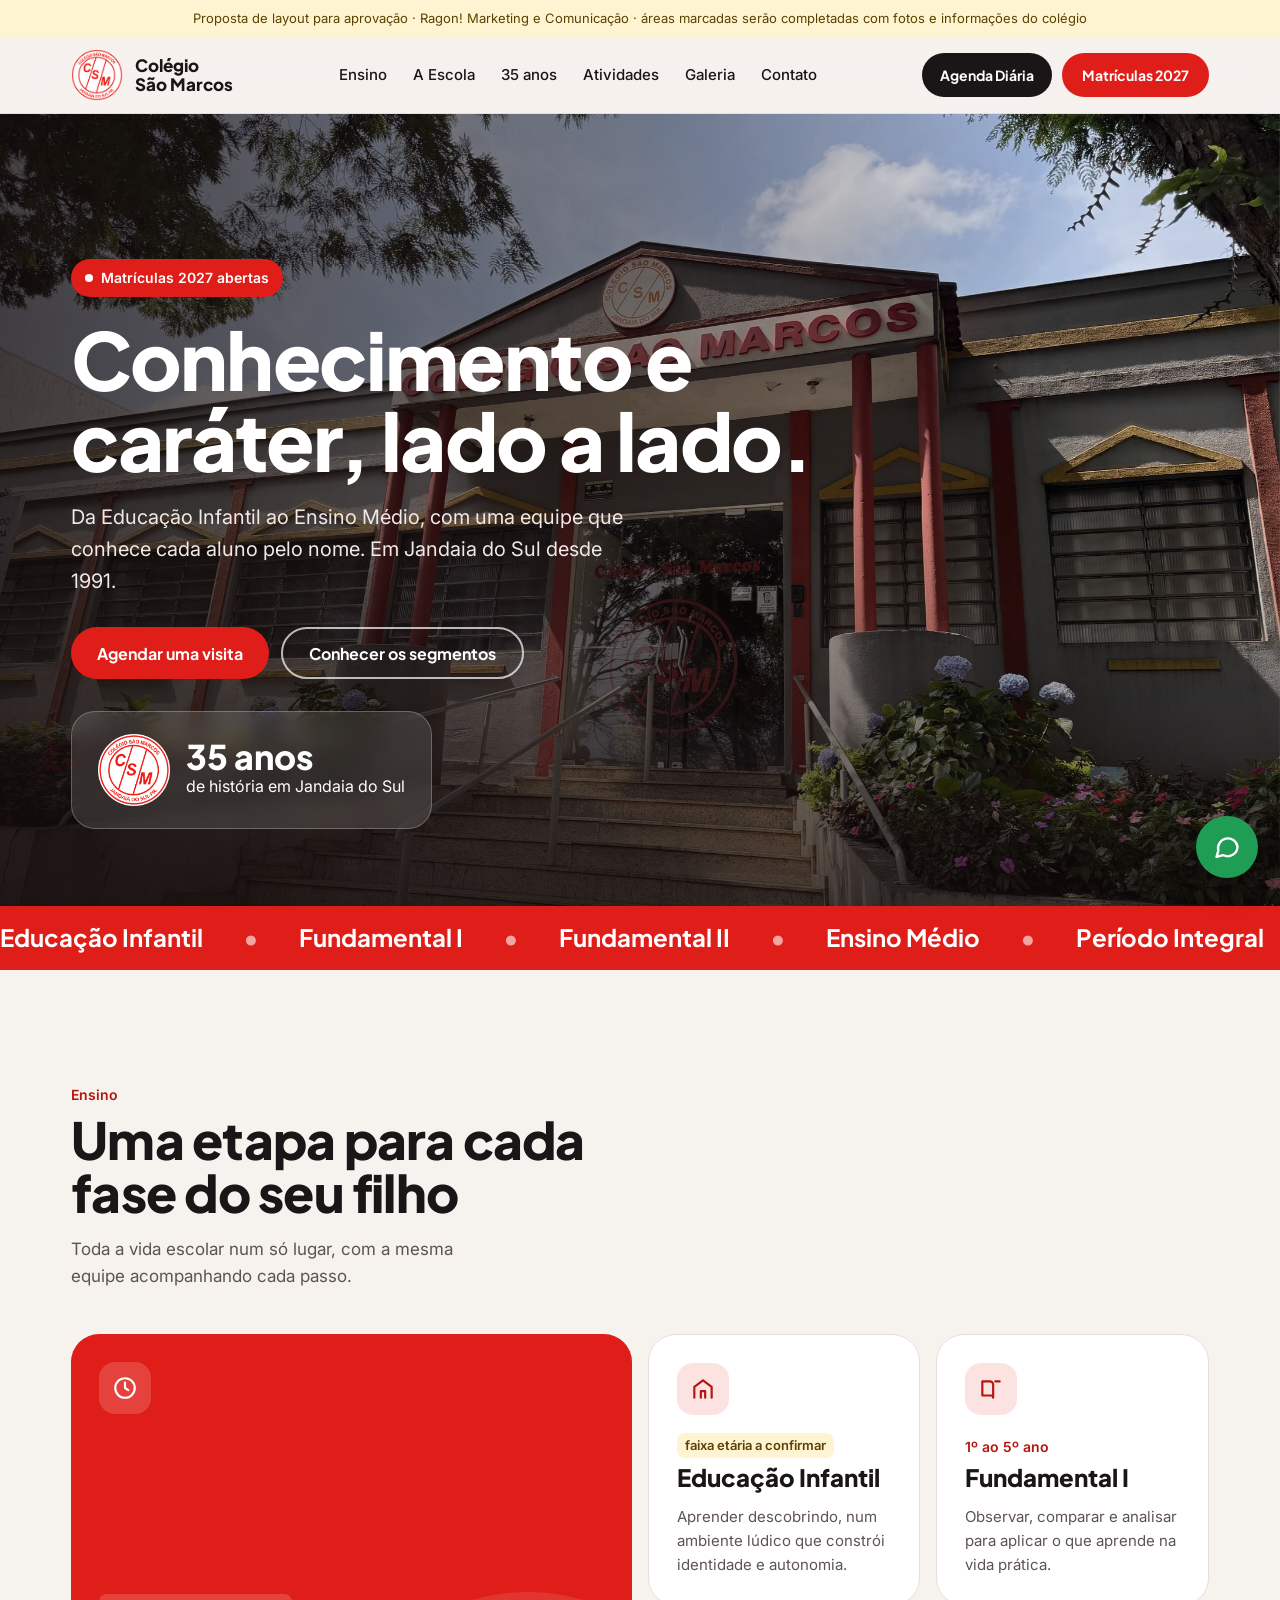
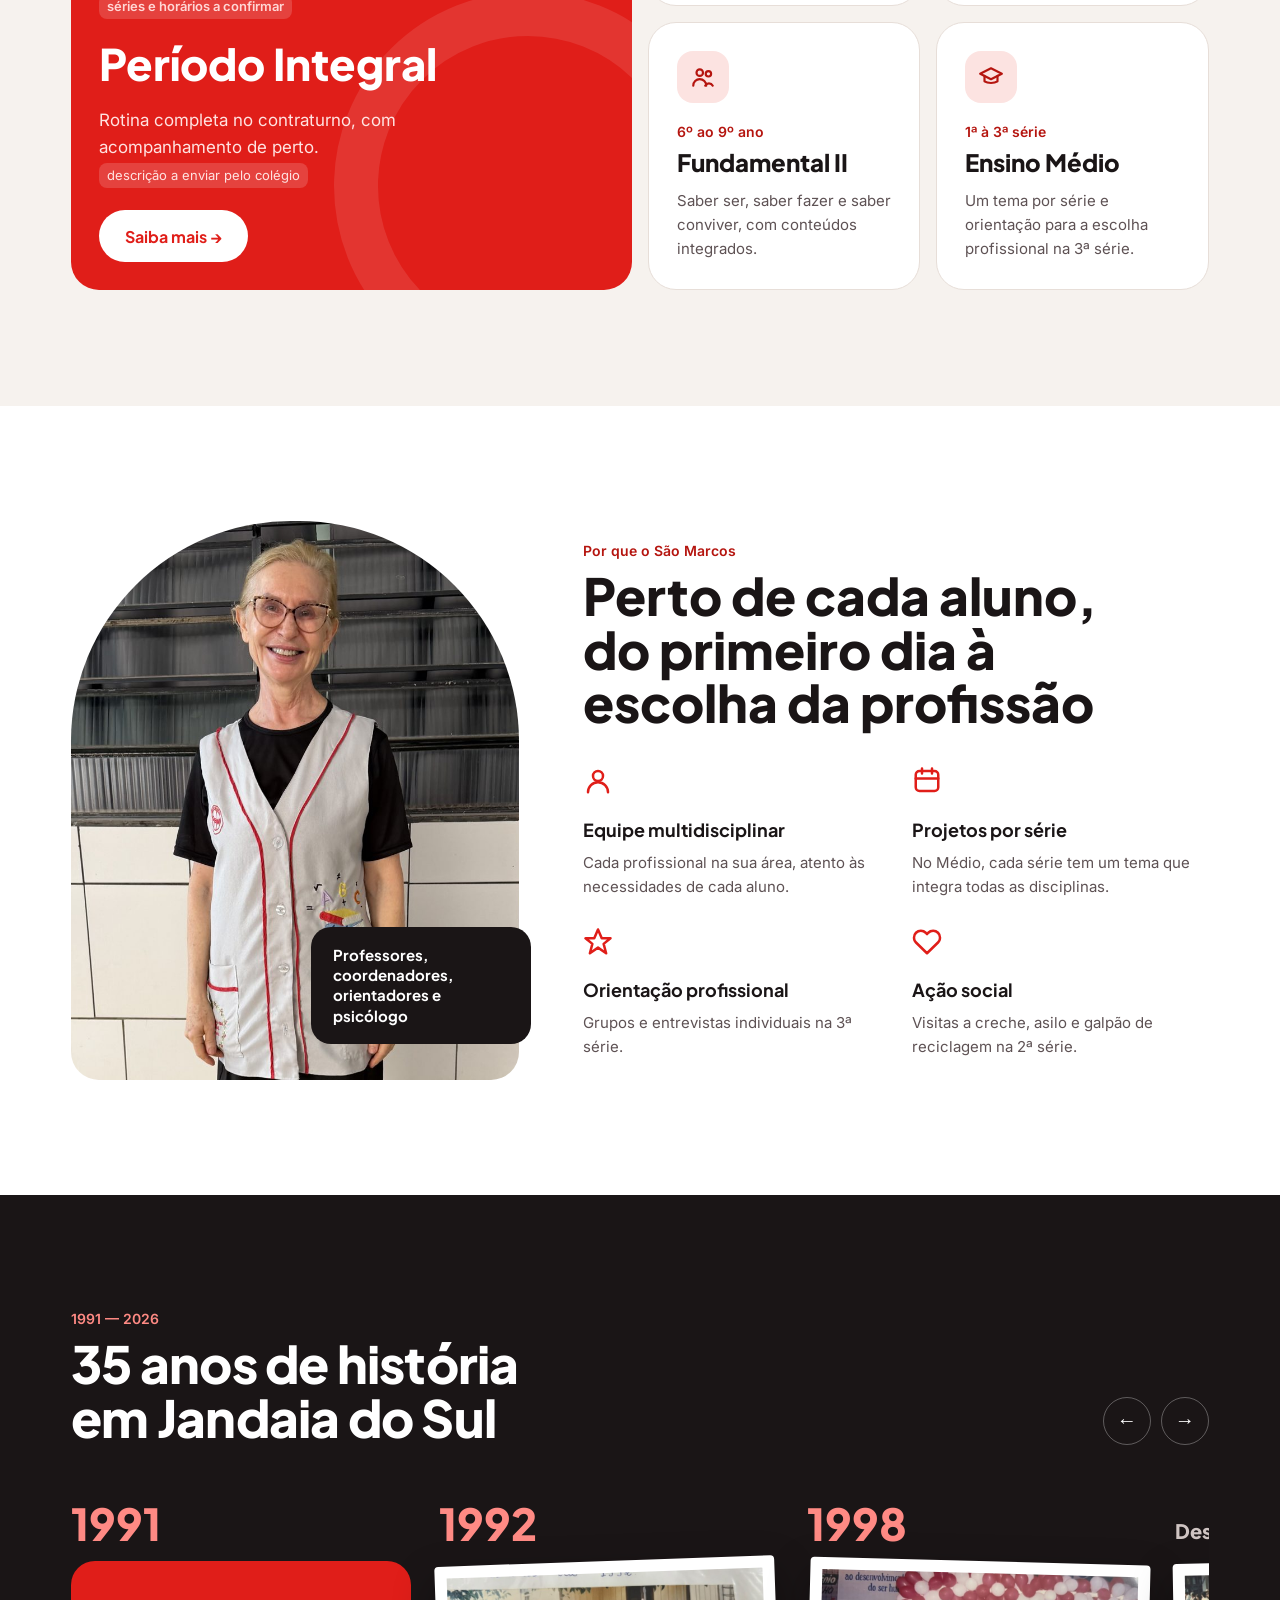
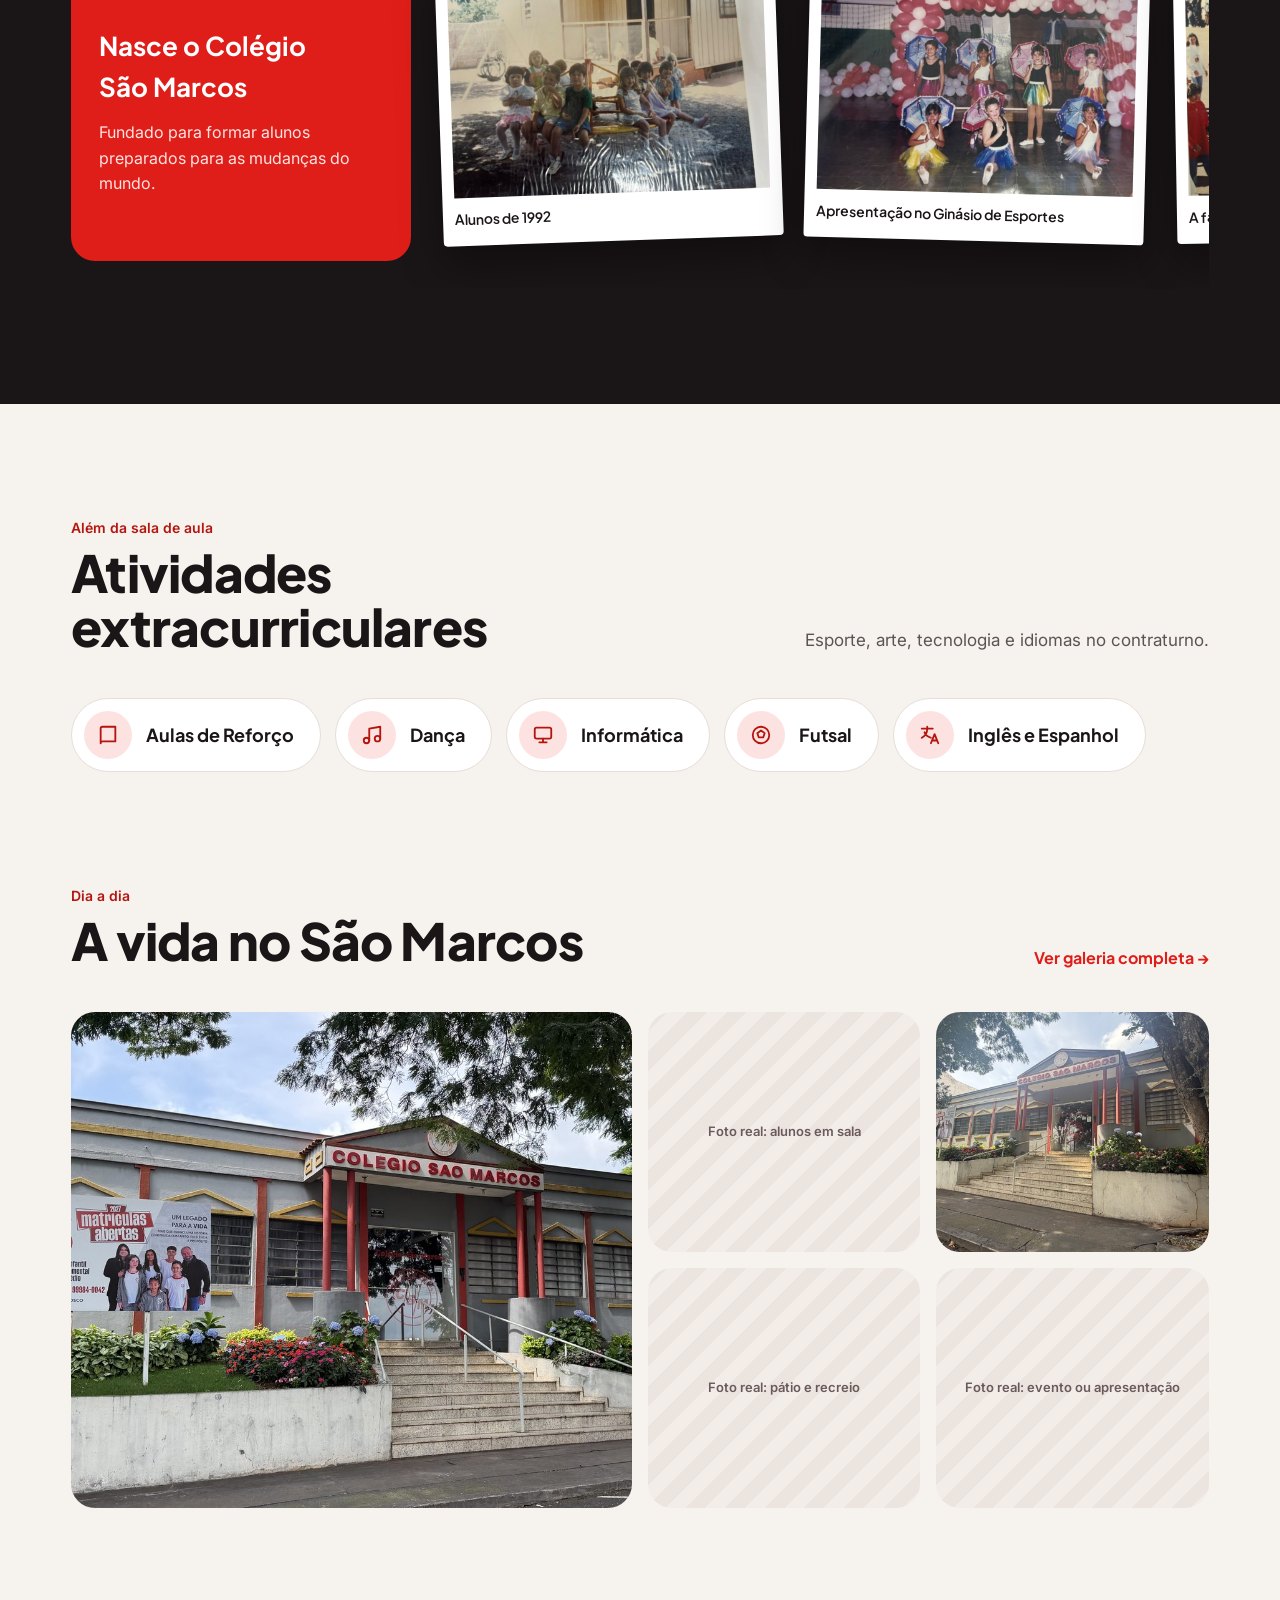
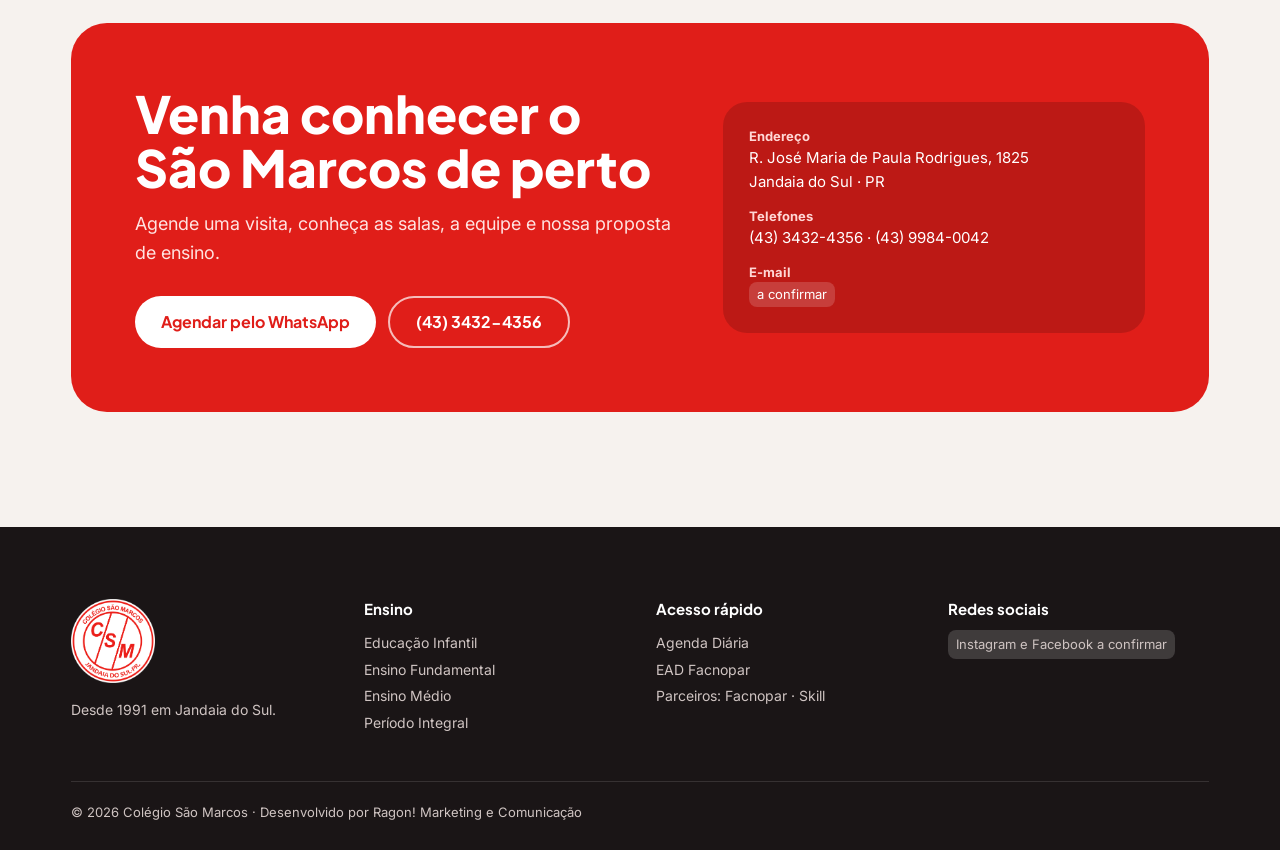
==== commit 9e440187: "Ajusta respiro do topo em telas baixas Co-Authored-By: Claude Opus 5.5 <noreply@anthropic.com> Claud" ====
--- a/index.html
+++ b/index.html
@@ -47,7 +47,7 @@
 .hero{position:relative;min-height:min(88vh,820px);display:flex;align-items:flex-end;color:#fff;overflow:hidden}
 .hero>img{position:absolute;inset:0;width:100%;height:100%;object-fit:cover;object-position:60% 40%;transform:scale(1.04);animation:zoom 14s ease-out forwards}
 .hero::after{content:"";position:absolute;inset:0;background:linear-gradient(90deg,rgba(20,12,12,.78) 0%,rgba(20,12,12,.45) 50%,rgba(20,12,12,.05) 85%),linear-gradient(180deg,rgba(20,12,12,0) 50%,rgba(20,12,12,.7) 100%)}
-.hero .wrap{position:relative;z-index:1;width:100%;padding-bottom:clamp(40px,6vw,80px)}
+.hero .wrap{position:relative;z-index:1;width:100%;padding-top:clamp(56px,8vw,120px);padding-bottom:clamp(40px,6vw,80px)}
 .hero-grid{display:flex;flex-wrap:wrap;gap:32px;align-items:flex-end;justify-content:space-between}
 .hero h1{font-size:clamp(40px,6.2vw,84px);line-height:1.02;font-weight:800;letter-spacing:-.02em;max-width:820px}
 .hero p{font-size:clamp(17px,1.6vw,20px);max-width:560px;margin:20px 0 30px;color:#F2E9E6}
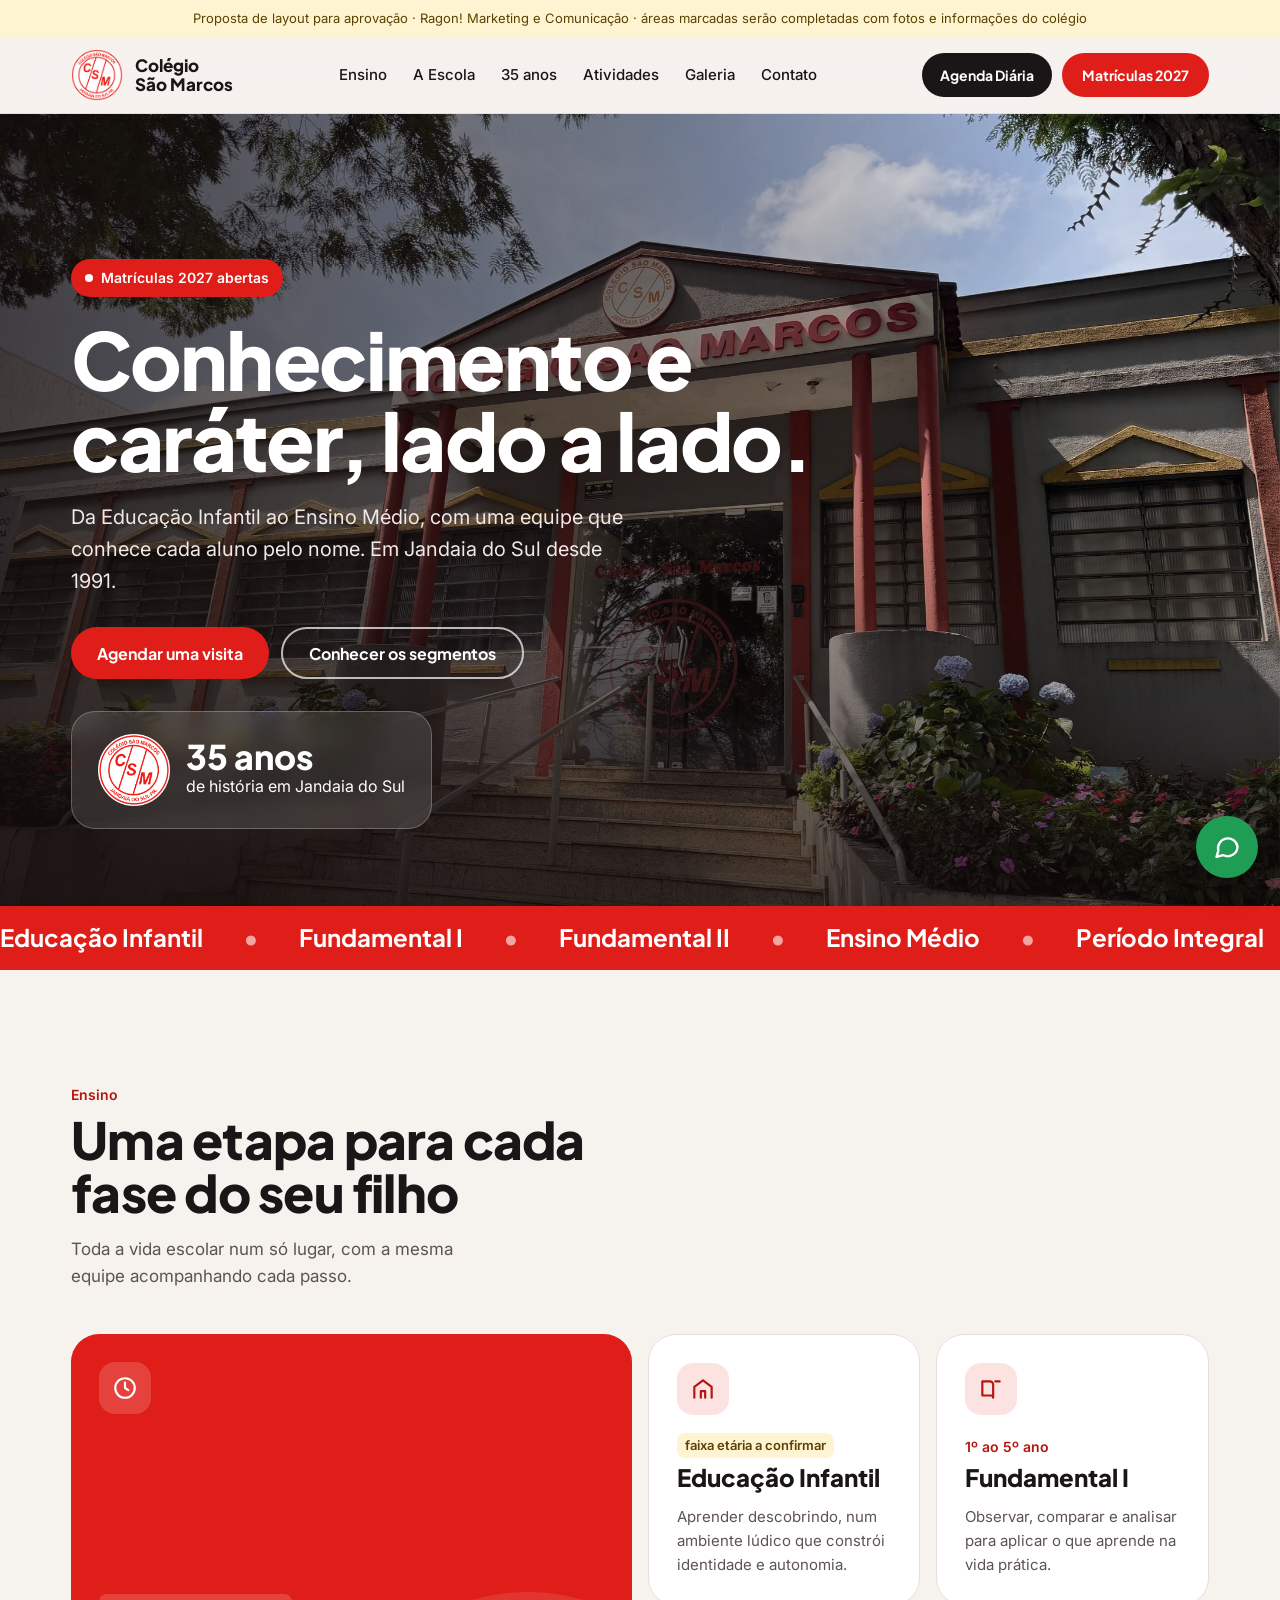
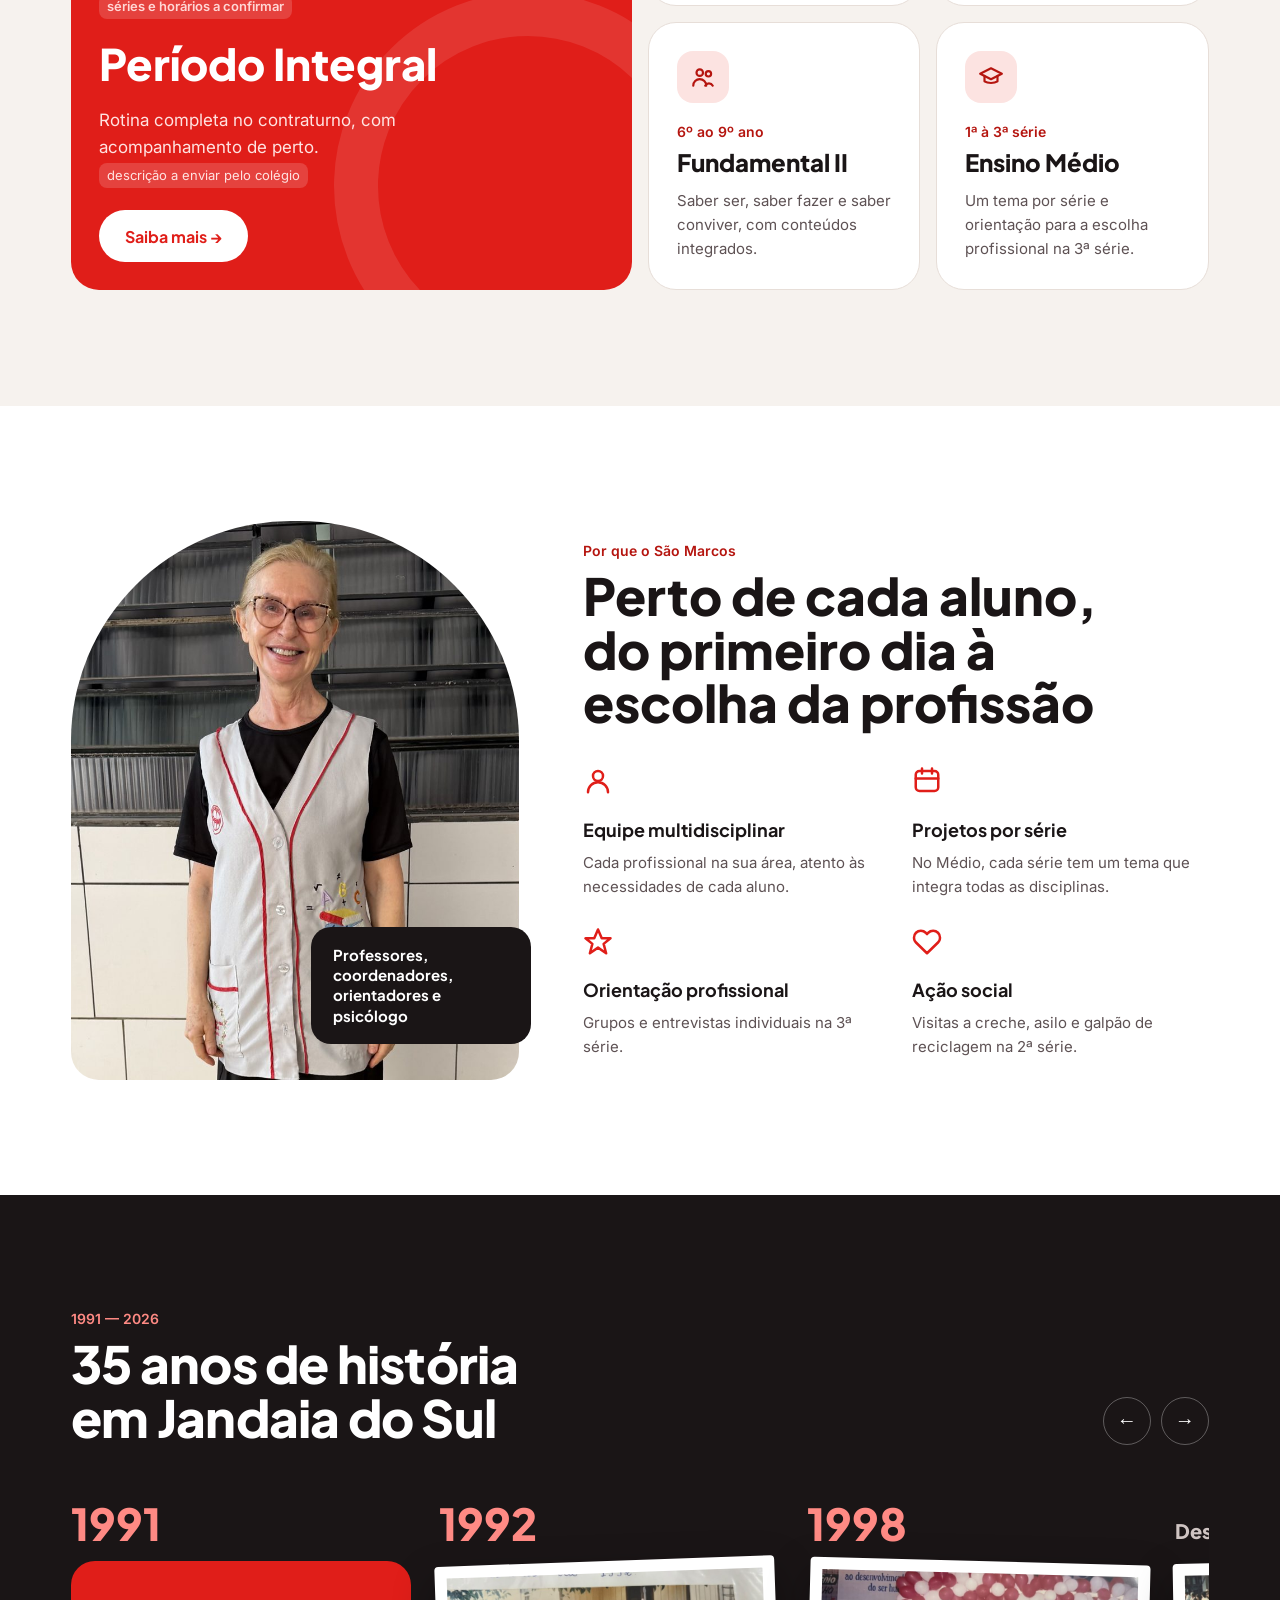
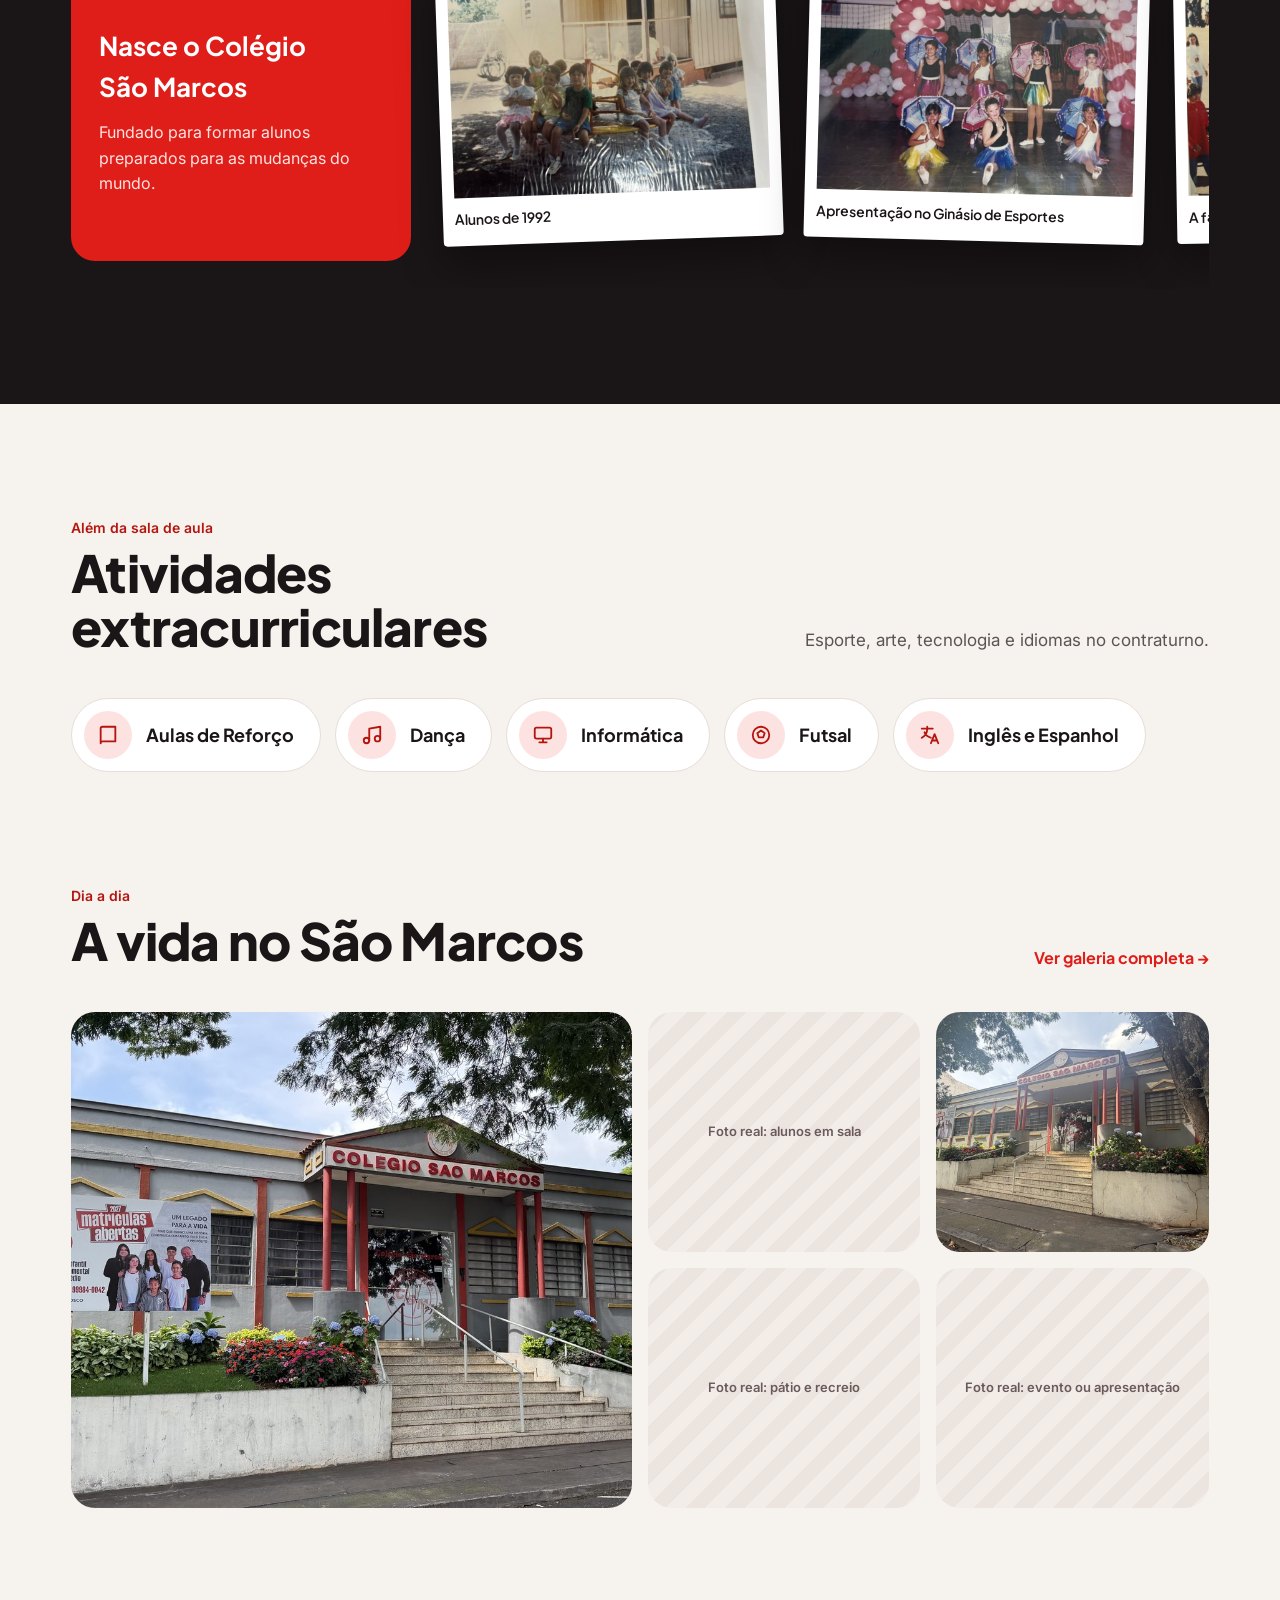
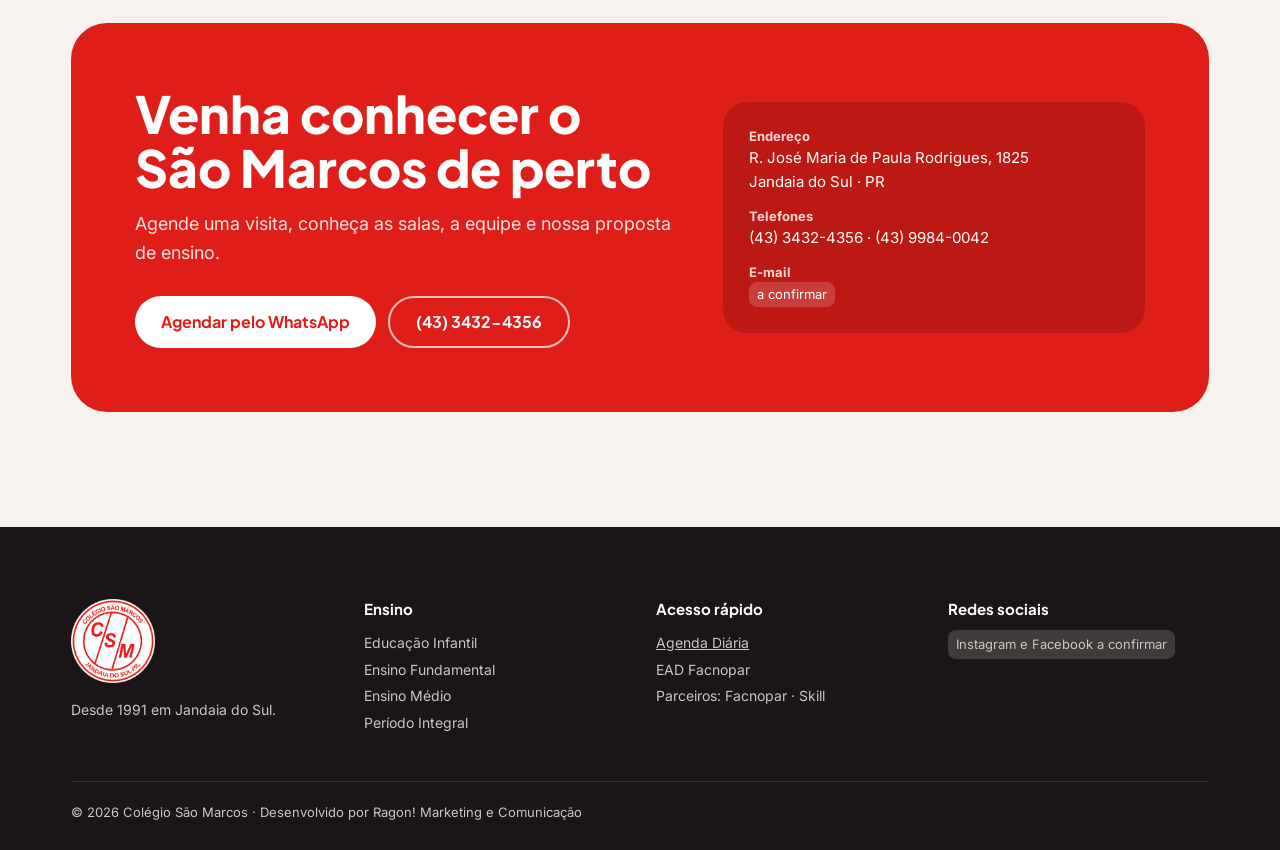
==== commit d987edcd: "Página da Agenda Diária lendo planilha Google (teste) Co-Authored-By: Claude Opus 5.5 <noreply@anthr" ====
--- a/index.html
+++ b/index.html
@@ -177,13 +177,13 @@
       <a href="#ensino">Ensino</a><a href="#por-que">A Escola</a><a href="#historia">35 anos</a><a href="#atividades">Atividades</a><a href="#galeria">Galeria</a><a href="#visita">Contato</a>
     </nav>
     <div class="hd-cta">
-      <a class="btn btn-dark" href="#" style="min-height:44px;padding:0 18px;font-size:14px">Agenda Diária</a>
+      <a class="btn btn-dark" href="agenda.html" style="min-height:44px;padding:0 18px;font-size:14px">Agenda Diária</a>
       <a class="btn btn-red" href="#visita" style="min-height:44px;padding:0 20px;font-size:14px">Matrículas 2027</a>
       <button class="burger" id="burger" aria-label="Abrir menu" aria-expanded="false"><svg width="22" height="22" viewBox="0 0 24 24" fill="none" stroke="#1A1516" stroke-width="2" stroke-linecap="round" aria-hidden="true"><path d="M4 7h16M4 12h16M4 17h16"/></svg></button>
     </div>
   </div>
   <div class="drawer" id="drawer">
-    <a href="#ensino">Ensino</a><a href="#por-que">A Escola</a><a href="#historia">35 anos</a><a href="#atividades">Atividades</a><a href="#galeria">Galeria</a><a href="#">Agenda Diária</a><a href="#">EAD Facnopar</a>
+    <a href="#ensino">Ensino</a><a href="#por-que">A Escola</a><a href="#historia">35 anos</a><a href="#atividades">Atividades</a><a href="#galeria">Galeria</a><a href="agenda.html">Agenda Diária</a><a href="#">EAD Facnopar</a>
     <a class="btn btn-red" href="#visita" style="justify-content:center;margin-top:12px;border:0">Matrículas 2027</a>
   </div>
 </header>
@@ -330,7 +330,7 @@
     <div class="ft">
       <div><img src="img/logo.png" alt="Colégio São Marcos" style="width:84px;height:84px"><p style="margin-top:14px">Desde 1991 em Jandaia do Sul.</p></div>
       <div><h4>Ensino</h4><p>Educação Infantil<br>Ensino Fundamental<br>Ensino Médio<br>Período Integral</p></div>
-      <div><h4>Acesso rápido</h4><p>Agenda Diária<br>EAD Facnopar<br>Parceiros: Facnopar · Skill</p></div>
+      <div><h4>Acesso rápido</h4><p><a href="agenda.html" style="text-decoration:underline">Agenda Diária</a><br>EAD Facnopar<br>Parceiros: Facnopar · Skill</p></div>
       <div><h4>Redes sociais</h4><p><span class="pend">Instagram e Facebook a confirmar</span></p></div>
     </div>
     <div class="copy">© 2026 Colégio São Marcos · Desenvolvido por Ragon! Marketing e Comunicação</div>
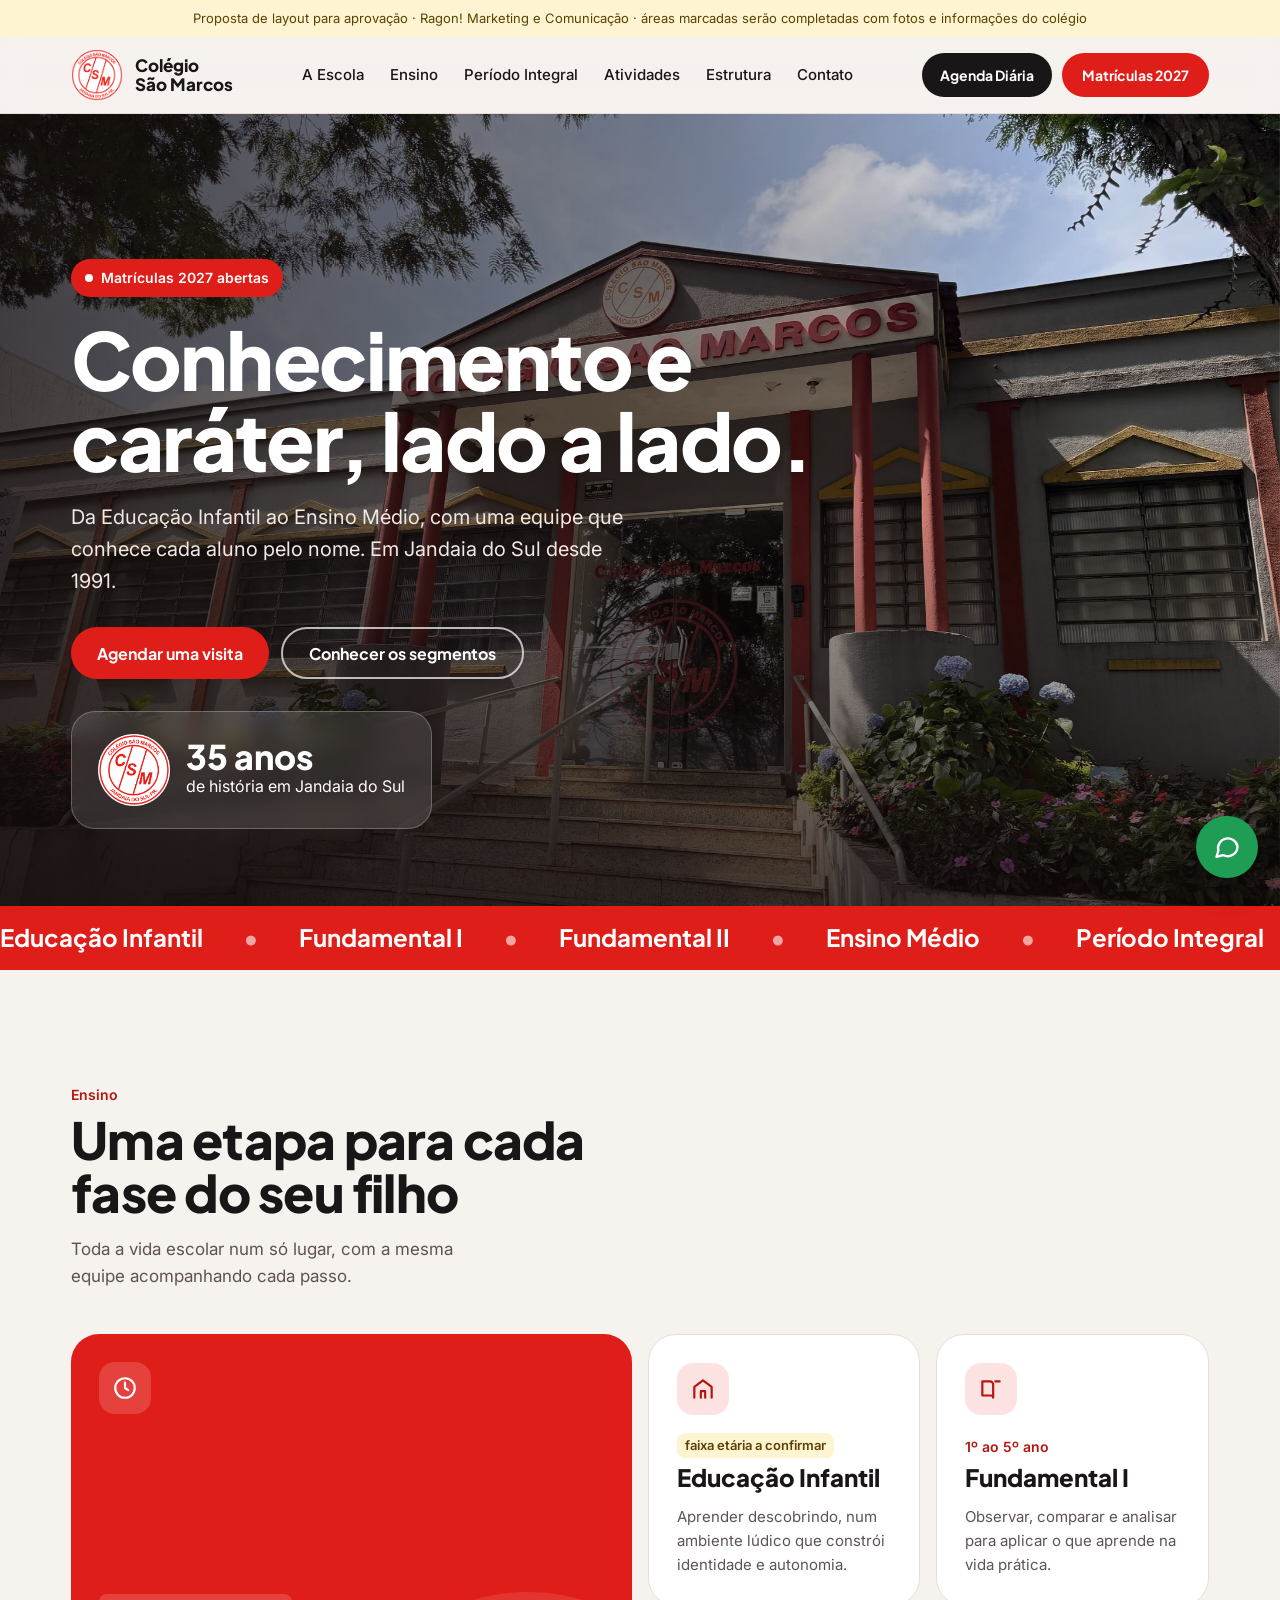
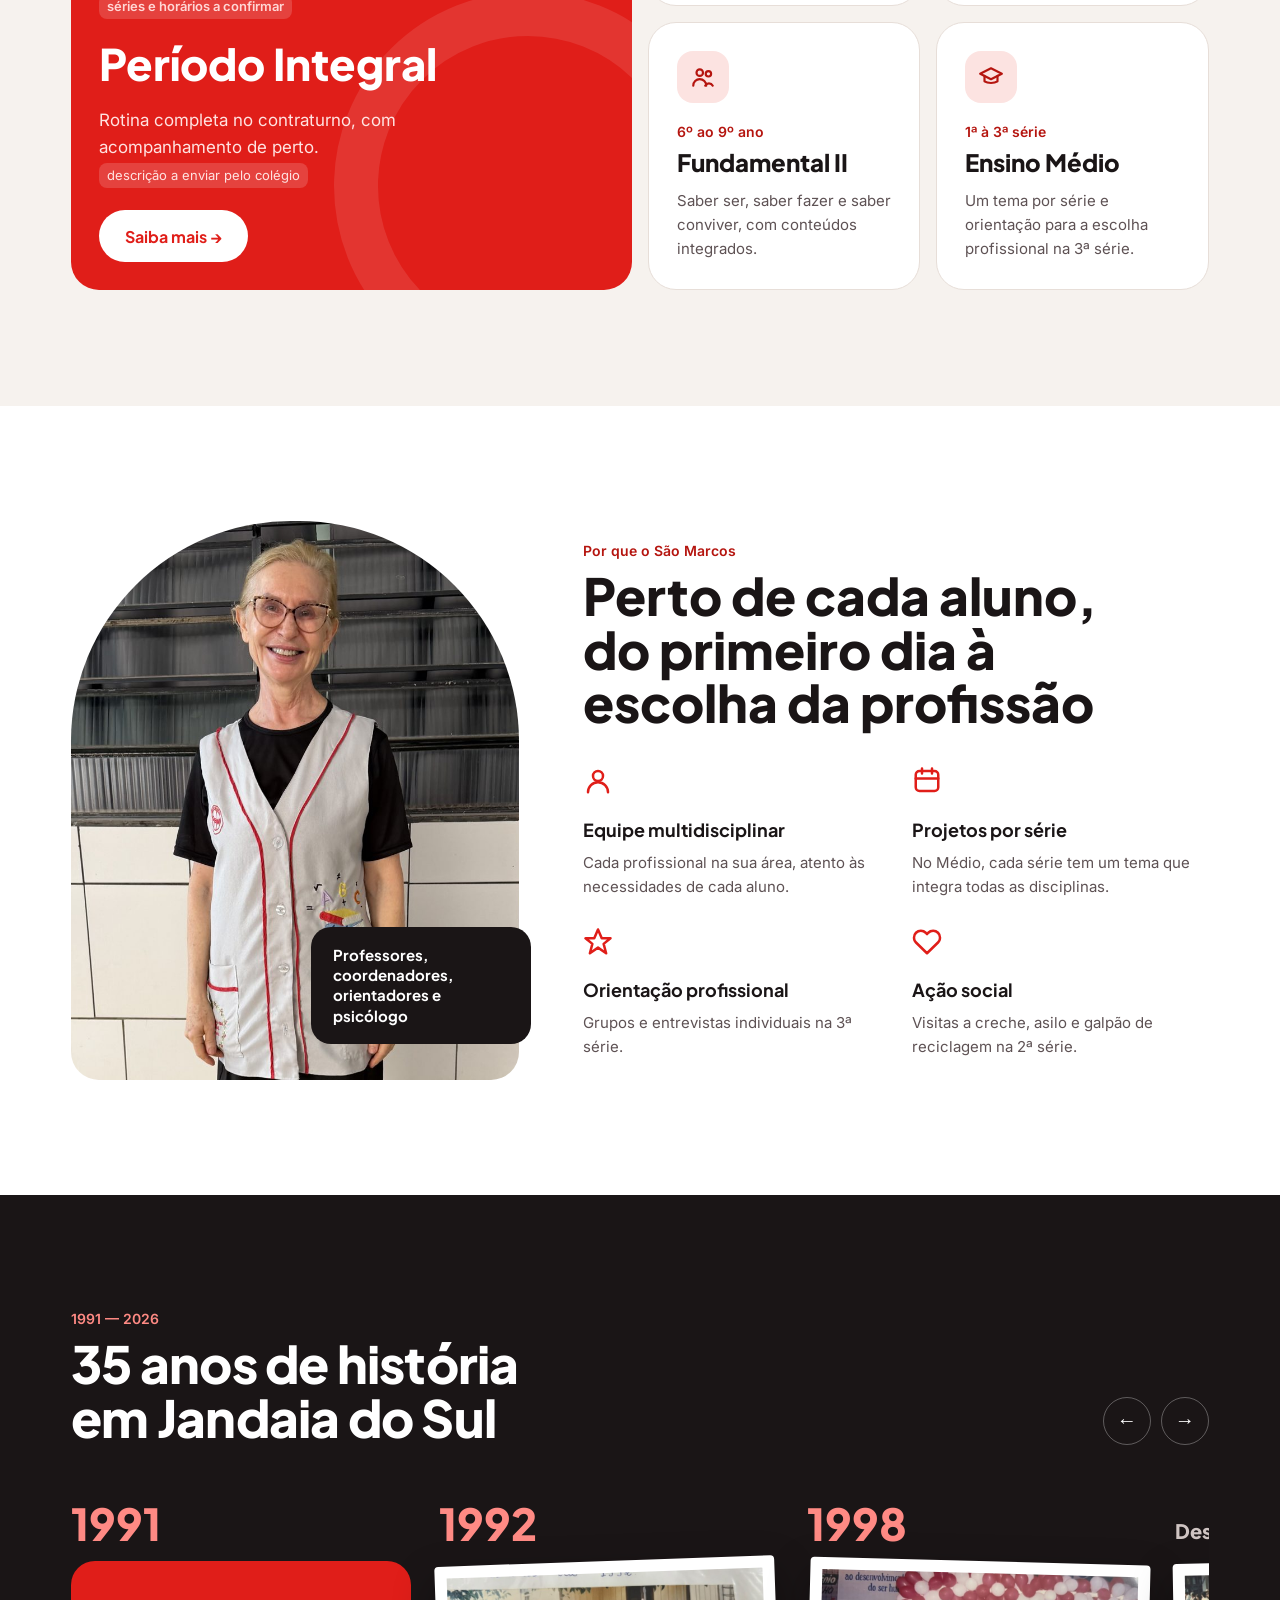
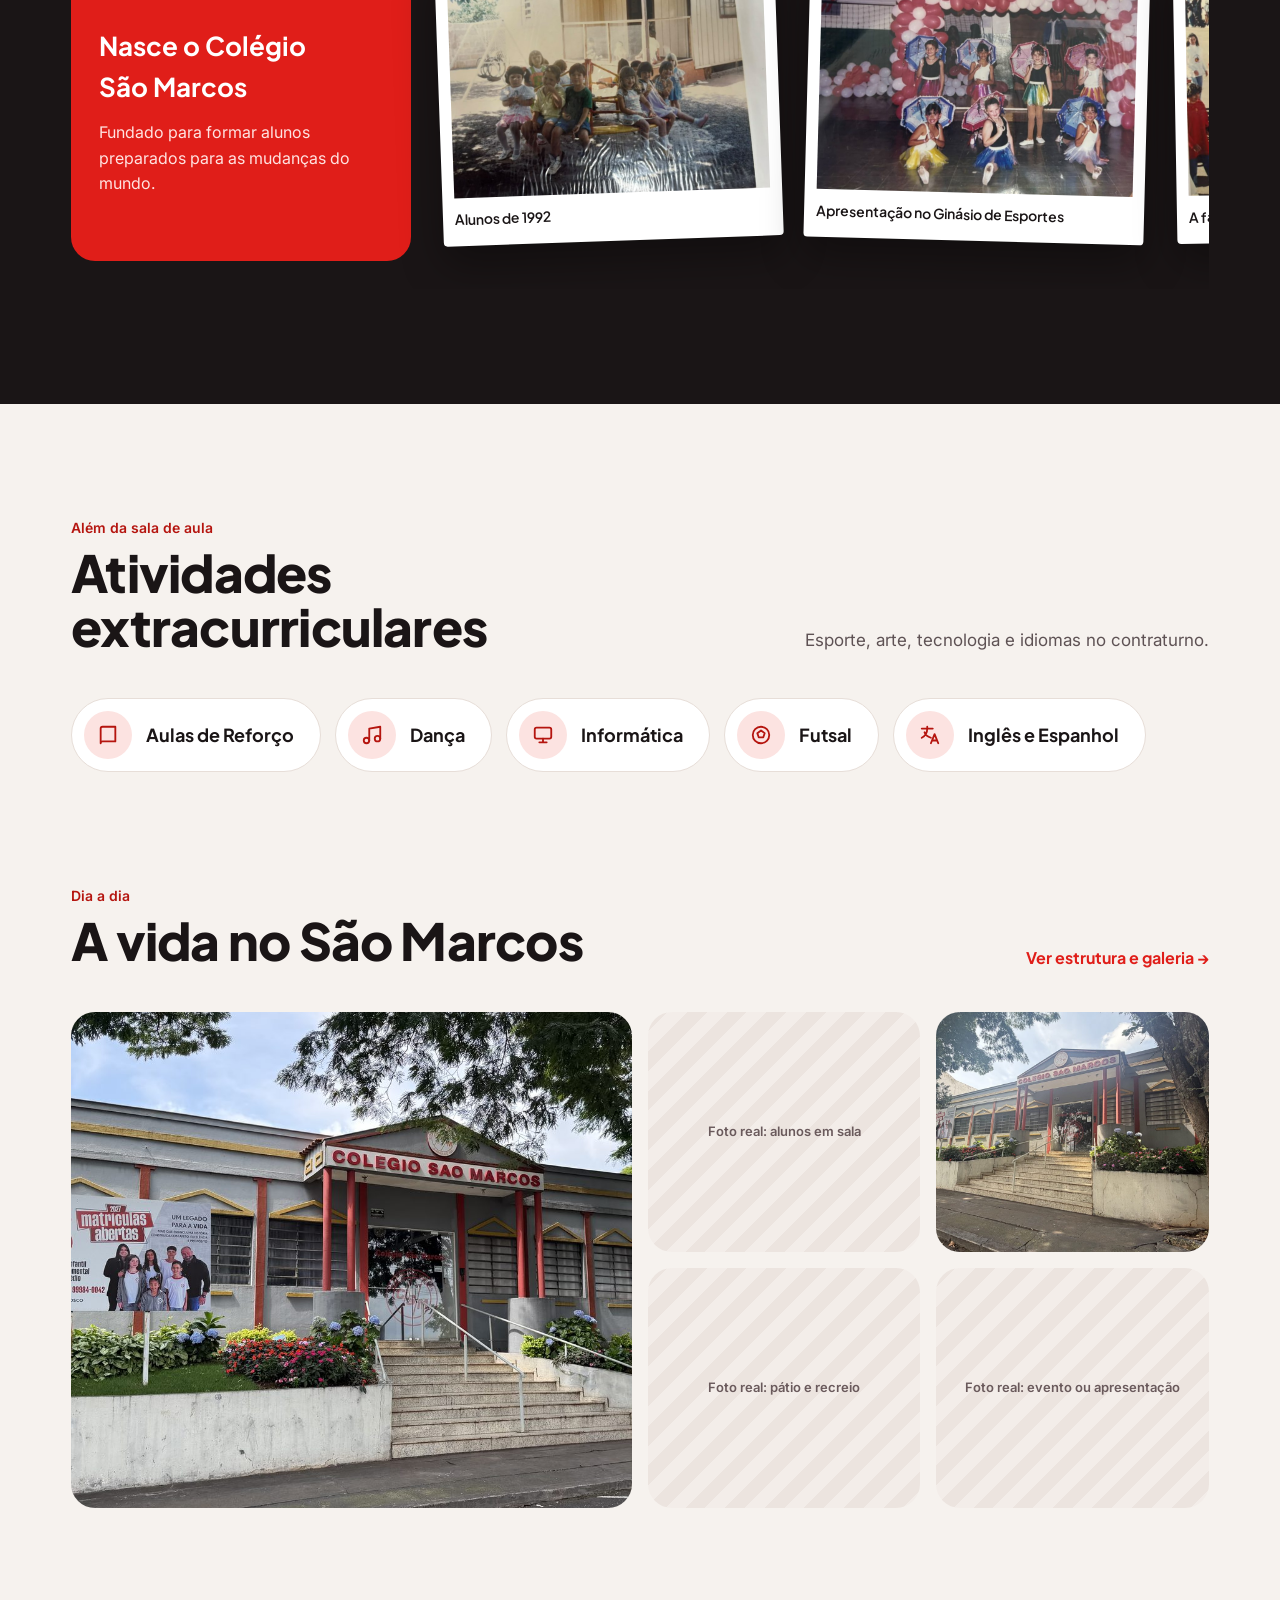
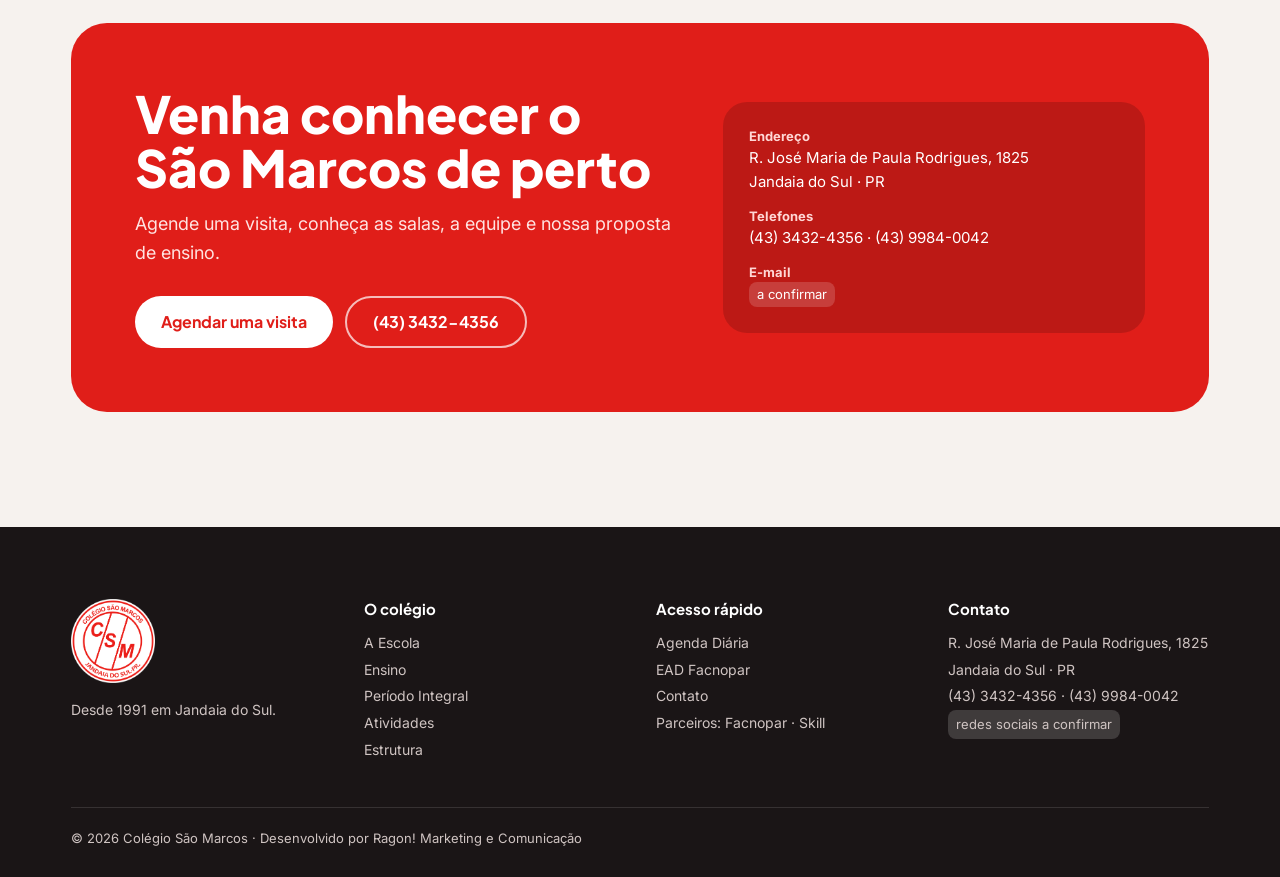
==== commit 0a57f5d0: "Site completo: A Escola, Ensino, Período Integral, Atividades, Estrutura e Contato Co-Authored-By: C" ====
--- a/index.html
+++ b/index.html
@@ -3,190 +3,32 @@
 <head>
 <meta charset="utf-8">
 <meta name="viewport" content="width=device-width, initial-scale=1">
-<title>Colégio São Marcos — Proposta de layout</title>
+<title>Colégio São Marcos — Jandaia do Sul</title>
+<meta name="description" content="Colégio São Marcos, em Jandaia do Sul desde 1991. Da Educação Infantil ao Ensino Médio.">
 <meta name="robots" content="noindex, nofollow">
+<link rel="icon" href="img/logo.png">
 <link rel="preconnect" href="https://fonts.googleapis.com">
 <link rel="preconnect" href="https://fonts.gstatic.com" crossorigin>
 <link href="https://fonts.googleapis.com/css2?family=Plus+Jakarta+Sans:wght@500;600;700;800&family=Inter:wght@400;500;600&display=swap" rel="stylesheet">
-<style>
-/* VOICE: acolhedor e confiante, escola de bairro com 35 anos
-   IDEA: o pórtico vermelho da fachada como moldura de tudo
-   PICTURE: a fachada real em tela cheia, depois o álbum de fotos antigas
-   COLOUR and TYPE: vermelho do selo, grafite quente, off-white; Plus Jakarta Sans + Inter
-   LAYOUT: hero cheio, faixa corrida, bento de segmentos, linha do tempo horizontal */
-:root{--red:#E01E19;--red-d:#B5150F;--ink:#1A1516;--mut:#5E5254;--bg:#F6F2EE;--card:#FFFFFF;--line:#E7DED8}
-*{box-sizing:border-box;min-width:0}
-html{scroll-behavior:smooth;scroll-padding-top:80px}
-body{margin:0;background:var(--bg);color:var(--ink);font:16px/1.6 Inter,system-ui,sans-serif;overflow-x:clip}
-h1,h2,h3{font-family:"Plus Jakarta Sans",Inter,sans-serif;margin:0;text-wrap:balance}
-a{color:inherit;text-decoration:none}
-img{display:block;max-width:100%}
-.wrap{max-width:1240px;margin:0 auto;padding:0 max(4vw,20px)}
-.btn{display:inline-flex;align-items:center;gap:10px;min-height:52px;padding:0 26px;border-radius:999px;font:700 16px "Plus Jakarta Sans",sans-serif;transition:transform .2s,background .2s}
-.btn:hover{transform:translateY(-2px)}
-.btn-red{background:var(--red);color:#fff}.btn-red:hover{background:var(--red-d)}
-.btn-ghost{border:2px solid rgba(255,255,255,.7);color:#fff}
-.btn-dark{background:var(--ink);color:#fff}
-.eyebrow{font:600 14px Inter,sans-serif;color:var(--red-d)}
-.proposta{background:#FFF4D1;color:#5A4200;font-size:13px;text-align:center;padding:8px 16px}
-
-/* header */
-header{position:sticky;top:0;z-index:20;background:rgba(246,242,238,.86);backdrop-filter:blur(14px);border-bottom:1px solid var(--line)}
-.hd{display:flex;align-items:center;justify-content:space-between;gap:20px;height:76px}
-.brand{display:flex;align-items:center;gap:12px;font:800 17px/1.1 "Plus Jakarta Sans",sans-serif}
-.brand img{width:52px;height:52px}
-nav.main{display:flex;gap:26px;font-weight:500;font-size:15px}
-nav.main a:hover{color:var(--red)}
-.hd-cta{display:flex;gap:10px;align-items:center}
-.burger{display:none;width:48px;height:48px;border-radius:50%;border:1px solid var(--line);background:#fff;align-items:center;justify-content:center;cursor:pointer}
-.drawer{display:none;flex-direction:column;gap:4px;padding:8px max(4vw,20px) 20px}
-.drawer a{padding:12px 0;border-bottom:1px solid var(--line);font-weight:600}
-.drawer.open{display:flex}
-
-/* hero */
-.hero{position:relative;min-height:min(88vh,820px);display:flex;align-items:flex-end;color:#fff;overflow:hidden}
-.hero>img{position:absolute;inset:0;width:100%;height:100%;object-fit:cover;object-position:60% 40%;transform:scale(1.04);animation:zoom 14s ease-out forwards}
-.hero::after{content:"";position:absolute;inset:0;background:linear-gradient(90deg,rgba(20,12,12,.78) 0%,rgba(20,12,12,.45) 50%,rgba(20,12,12,.05) 85%),linear-gradient(180deg,rgba(20,12,12,0) 50%,rgba(20,12,12,.7) 100%)}
-.hero .wrap{position:relative;z-index:1;width:100%;padding-top:clamp(56px,8vw,120px);padding-bottom:clamp(40px,6vw,80px)}
-.hero-grid{display:flex;flex-wrap:wrap;gap:32px;align-items:flex-end;justify-content:space-between}
-.hero h1{font-size:clamp(40px,6.2vw,84px);line-height:1.02;font-weight:800;letter-spacing:-.02em;max-width:820px}
-.hero p{font-size:clamp(17px,1.6vw,20px);max-width:560px;margin:20px 0 30px;color:#F2E9E6}
-.tag{display:inline-flex;gap:8px;align-items:center;background:var(--red);padding:8px 14px;border-radius:999px;font-weight:600;font-size:14px;margin-bottom:22px}
-.tag i{width:8px;height:8px;border-radius:50%;background:#fff;animation:pulse 1.6s infinite}
-.seal{background:rgba(255,255,255,.12);backdrop-filter:blur(10px);border:1px solid rgba(255,255,255,.25);border-radius:24px;padding:22px 26px;display:flex;gap:16px;align-items:center}
-.seal img{width:72px;height:72px}
-.seal b{display:block;font:800 34px/1 "Plus Jakarta Sans",sans-serif}
-@keyframes zoom{to{transform:scale(1)}}
-@keyframes pulse{50%{opacity:.35}}
-
-/* marquee */
-.marquee{background:var(--red);color:#fff;overflow:hidden;white-space:nowrap;padding:16px 0}
-.marquee div{display:inline-flex;gap:40px;animation:mq 30s linear infinite;font:700 clamp(18px,2vw,24px) "Plus Jakarta Sans",sans-serif}
-.marquee span::after{content:"•";margin-left:40px;opacity:.6}
-@keyframes mq{to{transform:translateX(-50%)}}
-
-/* sections */
-.sec{padding:clamp(64px,9vw,120px) 0}
-.sec-head{display:flex;flex-wrap:wrap;gap:16px 48px;justify-content:space-between;align-items:flex-end;margin-bottom:44px}
-.sec-head h2{font-size:clamp(32px,4vw,52px);line-height:1.05;font-weight:800;letter-spacing:-.015em;max-width:680px;margin-top:10px}
-.sec-head p{max-width:420px;color:var(--mut);margin:0;font-size:17px}
-
-/* bento */
-.bento{display:grid;grid-template-columns:repeat(4,minmax(0,1fr));grid-auto-rows:minmax(210px,auto);gap:16px}
-.tile{border-radius:28px;padding:28px;display:flex;flex-direction:column;justify-content:space-between;gap:18px;background:var(--card);border:1px solid var(--line);transition:transform .25s,box-shadow .25s}
-.tile:hover{transform:translateY(-4px);box-shadow:0 18px 40px rgba(60,20,20,.12)}
-.tile h3{font-size:24px;font-weight:800}
-.tile .lvl{font-weight:600;color:var(--red-d);font-size:14px}
-.tile p{margin:8px 0 0;color:var(--mut);font-size:15px}
-.tile .ico{width:52px;height:52px;border-radius:16px;background:#FCE3E1;display:flex;align-items:center;justify-content:center}
-.t-int{grid-column:span 2;grid-row:span 2;background:var(--red);color:#fff;border:0;position:relative;overflow:hidden}
-.t-int p{color:#FFE3E1;font-size:17px;max-width:420px}
-.t-int .lvl{color:#FFD7D5}
-.t-int h3{font-size:clamp(30px,3.4vw,44px)}
-.t-int .ico{background:rgba(255,255,255,.16)}
-.t-int::after{content:"";position:absolute;right:-90px;bottom:-90px;width:300px;height:300px;border-radius:50%;border:44px solid rgba(255,255,255,.1)}
-.pend{display:inline-block;background:rgba(255,255,255,.16);border-radius:8px;padding:2px 8px;font-size:13px}
-.pend.l{background:#FFF4D1;color:#5A4200}
-
-/* why */
-.why{display:grid;grid-template-columns:minmax(0,5fr) minmax(0,7fr);gap:clamp(32px,5vw,72px);align-items:center}
-.why-img{position:relative}
-.why-img img{width:100%;aspect-ratio:4/5;object-fit:cover;object-position:center 18%;border-radius:220px 220px 28px 28px}
-.why-img .badge{position:absolute;right:-12px;bottom:36px;background:var(--ink);color:#fff;border-radius:20px;padding:18px 22px;font:700 15px/1.35 "Plus Jakarta Sans",sans-serif;max-width:220px}
-.feats{display:grid;grid-template-columns:repeat(2,minmax(0,1fr));gap:28px 32px;margin-top:36px}
-.feat svg{margin-bottom:12px}
-.feat h3{font-size:18px;font-weight:700}
-.feat p{margin:6px 0 0;color:var(--mut);font-size:15px}
-
-/* timeline */
-.dark{background:var(--ink);color:#fff}
-.dark .eyebrow{color:#FF8A84}
-.dark .sec-head p{color:#CFC4C2}
-.rail{display:flex;gap:28px;overflow-x:auto;scroll-snap-type:x mandatory;padding:12px 4px 28px;scrollbar-width:thin}
-.moment{flex:0 0 clamp(260px,28vw,340px);scroll-snap-align:start}
-.polaroid{background:#fff;padding:12px 12px 18px;border-radius:4px;box-shadow:0 18px 40px rgba(0,0,0,.35);transform:rotate(var(--r,0deg));transition:transform .3s}
-.polaroid:hover{transform:rotate(0) scale(1.02)}
-.polaroid img{width:100%;height:220px;object-fit:cover}
-.polaroid span{display:block;margin-top:12px;color:var(--ink);font:600 14px "Plus Jakarta Sans",sans-serif}
-.year{font:800 44px/1 "Plus Jakarta Sans",sans-serif;color:#FF8A84;margin:0 0 16px}
-.year.sm{font-size:20px;color:#CFC4C2;height:44px;display:flex;align-items:flex-end;padding-bottom:4px}
-.start{display:flex;flex-direction:column;justify-content:center;gap:12px;background:var(--red);border-radius:24px;padding:28px;min-height:300px}
-.start p{margin:0;color:#FFE3E1}
-.rail-nav{display:flex;gap:10px}
-.rail-nav button{width:48px;height:48px;border-radius:50%;border:1px solid rgba(255,255,255,.3);background:transparent;color:#fff;cursor:pointer;font-size:20px}
-.rail-nav button:hover{background:rgba(255,255,255,.1)}
-
-/* extracurriculares */
-.chips{display:flex;flex-wrap:wrap;gap:14px}
-.chip{display:flex;align-items:center;gap:14px;background:var(--card);border:1px solid var(--line);border-radius:999px;padding:12px 26px 12px 12px;font:700 18px "Plus Jakarta Sans",sans-serif;transition:background .2s,color .2s}
-.chip:hover{background:var(--red);color:#fff}
-.chip i{width:48px;height:48px;border-radius:50%;background:#FCE3E1;display:flex;align-items:center;justify-content:center}
-
-/* gallery */
-.gal{display:grid;grid-template-columns:repeat(4,minmax(0,1fr));grid-auto-rows:240px;gap:16px}
-.gal>*{border-radius:24px;overflow:hidden}
-.gal img{width:100%;height:100%;object-fit:cover;transition:transform .5s}
-.gal>div:hover img{transform:scale(1.05)}
-.g-big{grid-column:span 2;grid-row:span 2}
-.ph{background:repeating-linear-gradient(135deg,#ECE4DF 0 14px,#F3EDE9 14px 28px);display:flex;align-items:center;justify-content:center;text-align:center;padding:16px;color:#6A5A5C;font-weight:600;font-size:13px}
-
-/* visit */
-.visit{background:var(--red);color:#fff;border-radius:36px;padding:clamp(32px,5vw,64px);display:grid;grid-template-columns:minmax(0,1.3fr) minmax(0,1fr);gap:40px;align-items:center;position:relative;overflow:hidden}
-.visit h2{font-size:clamp(32px,4vw,52px);line-height:1.05;font-weight:800}
-.visit p{color:#FFE3E1;font-size:18px;margin:16px 0 28px}
-.addr{background:rgba(0,0,0,.16);border-radius:24px;padding:26px;display:grid;gap:14px;font-size:15px}
-.addr b{display:block;font:700 13px Inter,sans-serif;color:#FFD7D5;margin-bottom:2px}
-
-footer{background:var(--ink);color:#CFC4C2;padding:72px 0 28px;margin-top:clamp(64px,9vw,120px);font-size:14px}
-.ft{display:grid;grid-template-columns:repeat(4,minmax(0,1fr));gap:32px}
-.ft h4{color:#fff;font:700 15px "Plus Jakarta Sans",sans-serif;margin:0 0 12px}
-.ft p{margin:0;line-height:1.9}
-.copy{border-top:1px solid rgba(255,255,255,.12);margin-top:44px;padding-top:20px;font-size:13px}
-
-.wa{position:fixed;right:22px;bottom:22px;z-index:30;width:62px;height:62px;border-radius:50%;background:#1F9D55;display:flex;align-items:center;justify-content:center;box-shadow:0 12px 28px rgba(0,0,0,.25)}
-
-.rv{opacity:0;transform:translateY(24px);transition:opacity .7s ease,transform .7s ease}
-.rv.in{opacity:1;transform:none}
-
-@media(max-width:1020px){
-  nav.main,.hd-cta .btn-dark{display:none}.burger{display:flex}
-  .bento{grid-template-columns:repeat(2,minmax(0,1fr))}
-  .why,.visit{grid-template-columns:minmax(0,1fr)}
-  .ft{grid-template-columns:repeat(2,minmax(0,1fr))}
-  .gal{grid-template-columns:repeat(2,minmax(0,1fr))}
-}
-@media(max-width:600px){
-  .hd-cta .btn-red{display:none}
-  .bento{grid-template-columns:minmax(0,1fr)}.t-int{grid-column:auto;grid-row:auto}
-  .feats{grid-template-columns:minmax(0,1fr)}
-  .gal{grid-auto-rows:180px}.g-big{grid-column:span 2;grid-row:span 1}
-  .ft{grid-template-columns:minmax(0,1fr)}
-  .why-img .badge{right:8px}
-  .seal{width:100%}
-}
-@media(prefers-reduced-motion:reduce){*{animation:none!important;transition:none!important}.rv{opacity:1;transform:none}}
-</style>
+<link rel="stylesheet" href="css/site.css">
 </head>
 <body>
 <div class="proposta">Proposta de layout para aprovação · Ragon! Marketing e Comunicação · áreas marcadas serão completadas com fotos e informações do colégio</div>
-
 <header>
   <div class="wrap hd">
-    <a class="brand" href="#topo"><img src="img/logo.png" alt="Selo do Colégio São Marcos"><span>Colégio<br>São Marcos</span></a>
-    <nav class="main" aria-label="Principal">
-      <a href="#ensino">Ensino</a><a href="#por-que">A Escola</a><a href="#historia">35 anos</a><a href="#atividades">Atividades</a><a href="#galeria">Galeria</a><a href="#visita">Contato</a>
-    </nav>
+    <a class="brand" href="./"><img src="img/logo.png" alt="Selo do Colégio São Marcos"><span>Colégio<br>São Marcos</span></a>
+    <nav class="main" aria-label="Principal"><a href="escola.html">A Escola</a><a href="ensino.html">Ensino</a><a href="integral.html">Período Integral</a><a href="atividades.html">Atividades</a><a href="estrutura.html">Estrutura</a><a href="contato.html">Contato</a></nav>
     <div class="hd-cta">
       <a class="btn btn-dark" href="agenda.html" style="min-height:44px;padding:0 18px;font-size:14px">Agenda Diária</a>
-      <a class="btn btn-red" href="#visita" style="min-height:44px;padding:0 20px;font-size:14px">Matrículas 2027</a>
+      <a class="btn btn-red" href="contato.html#visita" style="min-height:44px;padding:0 20px;font-size:14px">Matrículas 2027</a>
       <button class="burger" id="burger" aria-label="Abrir menu" aria-expanded="false"><svg width="22" height="22" viewBox="0 0 24 24" fill="none" stroke="#1A1516" stroke-width="2" stroke-linecap="round" aria-hidden="true"><path d="M4 7h16M4 12h16M4 17h16"/></svg></button>
     </div>
   </div>
-  <div class="drawer" id="drawer">
-    <a href="#ensino">Ensino</a><a href="#por-que">A Escola</a><a href="#historia">35 anos</a><a href="#atividades">Atividades</a><a href="#galeria">Galeria</a><a href="agenda.html">Agenda Diária</a><a href="#">EAD Facnopar</a>
-    <a class="btn btn-red" href="#visita" style="justify-content:center;margin-top:12px;border:0">Matrículas 2027</a>
+  <div class="drawer" id="drawer"><a href="escola.html">A Escola</a><a href="ensino.html">Ensino</a><a href="integral.html">Período Integral</a><a href="atividades.html">Atividades</a><a href="estrutura.html">Estrutura</a><a href="contato.html">Contato</a><a href="agenda.html">Agenda Diária</a><a href="https://www.facnopar.com.br/">EAD Facnopar</a>
+    <a class="btn btn-red" href="contato.html#visita" style="justify-content:center;margin-top:12px;border:0">Matrículas 2027</a>
   </div>
 </header>
+
 
 <section class="hero" id="topo">
   <img src="img/hero-fachada-wide.jpg" alt="Fachada do Colégio São Marcos com o pórtico vermelho e o jardim">
@@ -197,8 +39,8 @@
         <h1>Conhecimento e caráter, lado a lado.</h1>
         <p>Da Educação Infantil ao Ensino Médio, com uma equipe que conhece cada aluno pelo nome. Em Jandaia do Sul desde 1991.</p>
         <div style="display:flex;flex-wrap:wrap;gap:12px">
-          <a class="btn btn-red" href="#visita">Agendar uma visita</a>
-          <a class="btn btn-ghost" href="#ensino">Conhecer os segmentos</a>
+          <a class="btn btn-red" href="contato.html#visita">Agendar uma visita</a>
+          <a class="btn btn-ghost" href="ensino.html">Conhecer os segmentos</a>
         </div>
       </div>
       <div class="seal"><img src="img/logo.png" alt=""><div><b>35 anos</b>de história em Jandaia do Sul</div></div>
@@ -218,24 +60,24 @@
       <p>Toda a vida escolar num só lugar, com a mesma equipe acompanhando cada passo.</p>
     </div>
     <div class="bento">
-      <a class="tile t-int rv" href="#">
+      <a class="tile t-int rv" href="integral.html">
         <div class="ico"><svg width="26" height="26" viewBox="0 0 24 24" fill="none" stroke="#fff" stroke-width="2" stroke-linecap="round" stroke-linejoin="round" aria-hidden="true"><circle cx="12" cy="12" r="9"/><path d="M12 7v5l3 2"/></svg></div>
         <div><div class="lvl"><span class="pend">séries e horários a confirmar</span></div><h3 style="margin-top:10px">Período Integral</h3><p>Rotina completa no contraturno, com acompanhamento de perto. <span class="pend">descrição a enviar pelo colégio</span></p>
         <span class="btn" style="background:#fff;color:var(--red);margin-top:22px">Saiba mais →</span></div>
       </a>
-      <a class="tile rv" href="#">
+      <a class="tile rv" href="ensino.html#infantil">
         <div class="ico"><svg width="26" height="26" viewBox="0 0 24 24" fill="none" stroke="#B5150F" stroke-width="2" stroke-linecap="round" stroke-linejoin="round" aria-hidden="true"><path d="M4 20V10l8-6 8 6v10"/><path d="M10 20v-6h4v6"/></svg></div>
         <div><div class="lvl"><span class="pend l">faixa etária a confirmar</span></div><h3>Educação Infantil</h3><p>Aprender descobrindo, num ambiente lúdico que constrói identidade e autonomia.</p></div>
       </a>
-      <a class="tile rv" href="#">
+      <a class="tile rv" href="ensino.html">
         <div class="ico"><svg width="26" height="26" viewBox="0 0 24 24" fill="none" stroke="#B5150F" stroke-width="2" stroke-linecap="round" stroke-linejoin="round" aria-hidden="true"><path d="M4 5h7a3 3 0 0 1 3 3v12a2 2 0 0 0-2-2H4z"/><path d="M20 5h-4"/></svg></div>
         <div><div class="lvl">1º ao 5º ano</div><h3>Fundamental I</h3><p>Observar, comparar e analisar para aplicar o que aprende na vida prática.</p></div>
       </a>
-      <a class="tile rv" href="#">
+      <a class="tile rv" href="ensino.html">
         <div class="ico"><svg width="26" height="26" viewBox="0 0 24 24" fill="none" stroke="#B5150F" stroke-width="2" stroke-linecap="round" stroke-linejoin="round" aria-hidden="true"><circle cx="9" cy="8" r="3"/><circle cx="17" cy="9" r="2.5"/><path d="M3 20a6 6 0 0 1 12 0M14 20a4 4 0 0 1 7 0"/></svg></div>
         <div><div class="lvl">6º ao 9º ano</div><h3>Fundamental II</h3><p>Saber ser, saber fazer e saber conviver, com conteúdos integrados.</p></div>
       </a>
-      <a class="tile rv" href="#">
+      <a class="tile rv" href="ensino.html">
         <div class="ico"><svg width="26" height="26" viewBox="0 0 24 24" fill="none" stroke="#B5150F" stroke-width="2" stroke-linecap="round" stroke-linejoin="round" aria-hidden="true"><path d="M2 9l10-5 10 5-10 5z"/><path d="M6 11v5c3 2 9 2 12 0v-5"/></svg></div>
         <div><div class="lvl">1ª à 3ª série</div><h3>Ensino Médio</h3><p>Um tema por série e orientação para a escolha profissional na 3ª série.</p></div>
       </a>
@@ -271,7 +113,7 @@
       <div class="moment"><div class="year">1998</div><div class="polaroid" style="--r:1.5deg"><img src="img/h-ginasio.jpg" alt="Apresentação no Ginásio de Esportes em 1998"><span>Apresentação no Ginásio de Esportes</span></div></div>
       <div class="moment"><div class="year sm">Desfiles</div><div class="polaroid" style="--r:-1deg"><img src="img/h-fanfarra.jpg" alt="Fanfarra do colégio em desfile"><span>A fanfarra nas ruas da cidade</span></div></div>
       <div class="moment"><div class="year sm">Esporte</div><div class="polaroid" style="--r:2deg"><img src="img/h-campeoes.jpg" alt="Campeões dos Jogos Escolares de Jandaia do Sul"><span>Campeões dos Jogos Escolares</span></div></div>
-      <div class="moment"><div class="year">2026</div><div class="start" style="background:#fff;color:var(--ink)"><h3 style="font-size:26px">35 anos, e a história continua</h3><p style="color:var(--mut)">Gerações de alunos passaram por aqui. A próxima pode ser a do seu filho.</p><a class="btn btn-red" href="#visita" style="align-self:flex-start;margin-top:8px">Matricule-se</a></div></div>
+      <div class="moment"><div class="year">2026</div><div class="start" style="background:#fff;color:var(--ink)"><h3 style="font-size:26px">35 anos, e a história continua</h3><p style="color:var(--mut)">Gerações de alunos passaram por aqui. A próxima pode ser a do seu filho.</p><a class="btn btn-red" href="contato.html#visita" style="align-self:flex-start;margin-top:8px">Matricule-se</a></div></div>
     </div>
   </div>
 </section>
@@ -283,11 +125,11 @@
       <p>Esporte, arte, tecnologia e idiomas no contraturno.</p>
     </div>
     <div class="chips rv">
-      <a class="chip" href="#"><i><svg width="22" height="22" viewBox="0 0 24 24" fill="none" stroke="#B5150F" stroke-width="2" stroke-linecap="round" stroke-linejoin="round" aria-hidden="true"><path d="M4 19V5a2 2 0 0 1 2-2h14v16H6a2 2 0 0 0-2 2z"/></svg></i>Aulas de Reforço</a>
-      <a class="chip" href="#"><i><svg width="22" height="22" viewBox="0 0 24 24" fill="none" stroke="#B5150F" stroke-width="2" stroke-linecap="round" stroke-linejoin="round" aria-hidden="true"><path d="M9 18V5l12-2v13"/><circle cx="6" cy="18" r="3"/><circle cx="18" cy="16" r="3"/></svg></i>Dança</a>
-      <a class="chip" href="#"><i><svg width="22" height="22" viewBox="0 0 24 24" fill="none" stroke="#B5150F" stroke-width="2" stroke-linecap="round" stroke-linejoin="round" aria-hidden="true"><rect x="3" y="4" width="18" height="12" rx="2"/><path d="M8 20h8M12 16v4"/></svg></i>Informática</a>
-      <a class="chip" href="#"><i><svg width="22" height="22" viewBox="0 0 24 24" fill="none" stroke="#B5150F" stroke-width="2" stroke-linecap="round" stroke-linejoin="round" aria-hidden="true"><circle cx="12" cy="12" r="9"/><path d="M12 7l4 3-1.5 4.5h-5L8 10z"/></svg></i>Futsal</a>
-      <a class="chip" href="#"><i><svg width="22" height="22" viewBox="0 0 24 24" fill="none" stroke="#B5150F" stroke-width="2" stroke-linecap="round" stroke-linejoin="round" aria-hidden="true"><path d="M3 5h12M9 3v2c0 4-2 8-6 10M6 9c1 3 4 5 7 6"/><path d="M13 21l4-10 4 10M14.5 18h5"/></svg></i>Inglês e Espanhol</a>
+      <a class="chip" href="atividades.html"><i><svg width="22" height="22" viewBox="0 0 24 24" fill="none" stroke="#B5150F" stroke-width="2" stroke-linecap="round" stroke-linejoin="round" aria-hidden="true"><path d="M4 19V5a2 2 0 0 1 2-2h14v16H6a2 2 0 0 0-2 2z"/></svg></i>Aulas de Reforço</a>
+      <a class="chip" href="atividades.html"><i><svg width="22" height="22" viewBox="0 0 24 24" fill="none" stroke="#B5150F" stroke-width="2" stroke-linecap="round" stroke-linejoin="round" aria-hidden="true"><path d="M9 18V5l12-2v13"/><circle cx="6" cy="18" r="3"/><circle cx="18" cy="16" r="3"/></svg></i>Dança</a>
+      <a class="chip" href="atividades.html"><i><svg width="22" height="22" viewBox="0 0 24 24" fill="none" stroke="#B5150F" stroke-width="2" stroke-linecap="round" stroke-linejoin="round" aria-hidden="true"><rect x="3" y="4" width="18" height="12" rx="2"/><path d="M8 20h8M12 16v4"/></svg></i>Informática</a>
+      <a class="chip" href="atividades.html"><i><svg width="22" height="22" viewBox="0 0 24 24" fill="none" stroke="#B5150F" stroke-width="2" stroke-linecap="round" stroke-linejoin="round" aria-hidden="true"><circle cx="12" cy="12" r="9"/><path d="M12 7l4 3-1.5 4.5h-5L8 10z"/></svg></i>Futsal</a>
+      <a class="chip" href="atividades.html"><i><svg width="22" height="22" viewBox="0 0 24 24" fill="none" stroke="#B5150F" stroke-width="2" stroke-linecap="round" stroke-linejoin="round" aria-hidden="true"><path d="M3 5h12M9 3v2c0 4-2 8-6 10M6 9c1 3 4 5 7 6"/><path d="M13 21l4-10 4 10M14.5 18h5"/></svg></i>Inglês e Espanhol</a>
     </div>
   </div>
 </section>
@@ -296,7 +138,7 @@
   <div class="wrap">
     <div class="sec-head rv">
       <div><div class="eyebrow">Dia a dia</div><h2>A vida no São Marcos</h2></div>
-      <a href="#" style="font:700 16px 'Plus Jakarta Sans',sans-serif;color:var(--red)">Ver galeria completa →</a>
+      <a href="estrutura.html" style="font:700 16px 'Plus Jakarta Sans',sans-serif;color:var(--red)">Ver estrutura e galeria →</a>
     </div>
     <div class="gal rv">
       <div class="g-big"><img src="img/galeria-fachada.jpg" alt="Fachada do colégio com jardim e faixa de matrículas"></div>
@@ -314,7 +156,7 @@
       <div>
         <h2>Venha conhecer o São Marcos de perto</h2>
         <p>Agende uma visita, conheça as salas, a equipe e nossa proposta de ensino.</p>
-        <div style="display:flex;flex-wrap:wrap;gap:12px"><a class="btn" href="#" style="background:#fff;color:var(--red)">Agendar pelo WhatsApp</a><a class="btn btn-ghost" href="#">(43) 3432-4356</a></div>
+        <div style="display:flex;flex-wrap:wrap;gap:12px"><a class="btn" href="contato.html#visita" style="background:#fff;color:var(--red)">Agendar uma visita</a><a class="btn btn-ghost" href="tel:+554334324356">(43) 3432-4356</a></div>
       </div>
       <div class="addr">
         <div><b>Endereço</b>R. José Maria de Paula Rodrigues, 1825<br>Jandaia do Sul · PR</div>
@@ -325,31 +167,38 @@
   </div>
 </section>
 
+
 <footer>
   <div class="wrap">
     <div class="ft">
       <div><img src="img/logo.png" alt="Colégio São Marcos" style="width:84px;height:84px"><p style="margin-top:14px">Desde 1991 em Jandaia do Sul.</p></div>
-      <div><h4>Ensino</h4><p>Educação Infantil<br>Ensino Fundamental<br>Ensino Médio<br>Período Integral</p></div>
-      <div><h4>Acesso rápido</h4><p><a href="agenda.html" style="text-decoration:underline">Agenda Diária</a><br>EAD Facnopar<br>Parceiros: Facnopar · Skill</p></div>
-      <div><h4>Redes sociais</h4><p><span class="pend">Instagram e Facebook a confirmar</span></p></div>
+      <div><h4>O colégio</h4><p><a href="escola.html">A Escola</a><br><a href="ensino.html">Ensino</a><br><a href="integral.html">Período Integral</a><br><a href="atividades.html">Atividades</a><br><a href="estrutura.html">Estrutura</a></p></div>
+      <div><h4>Acesso rápido</h4><p><a href="agenda.html">Agenda Diária</a><br><a href="https://www.facnopar.com.br/">EAD Facnopar</a><br><a href="contato.html">Contato</a><br>Parceiros: Facnopar · Skill</p></div>
+      <div><h4>Contato</h4><p>R. José Maria de Paula Rodrigues, 1825<br>Jandaia do Sul · PR<br>(43) 3432-4356 · (43) 9984-0042<br><span class="pend">redes sociais a confirmar</span></p></div>
     </div>
     <div class="copy">© 2026 Colégio São Marcos · Desenvolvido por Ragon! Marketing e Comunicação</div>
   </div>
 </footer>
-
-<a class="wa" href="#" aria-label="Fale conosco no WhatsApp"><svg width="28" height="28" viewBox="0 0 24 24" fill="none" stroke="#fff" stroke-width="2" stroke-linecap="round" stroke-linejoin="round" aria-hidden="true"><path d="M21 11.5a8.4 8.4 0 0 1-12.4 7.4L3 20.5l1.6-5.4A8.4 8.4 0 1 1 21 11.5z"/></svg></a>
-
+<a class="wa" href="contato.html#visita" aria-label="Fale conosco"><svg width="28" height="28" viewBox="0 0 24 24" fill="none" stroke="#fff" stroke-width="2" stroke-linecap="round" stroke-linejoin="round" aria-hidden="true"><path d="M21 11.5a8.4 8.4 0 0 1-12.4 7.4L3 20.5l1.6-5.4A8.4 8.4 0 1 1 21 11.5z"/></svg></a>
 <script>
 {
   const b=document.getElementById('burger'),d=document.getElementById('drawer');
-  b.addEventListener('click',()=>{const o=d.classList.toggle('open');b.setAttribute('aria-expanded',o)});
-  d.querySelectorAll('a').forEach(a=>a.addEventListener('click',()=>d.classList.remove('open')));
-  const r=document.getElementById('rail'),step=()=>r.querySelector('.moment').offsetWidth+28;
-  document.getElementById('prev').addEventListener('click',()=>r.scrollBy({left:-step(),behavior:'smooth'}));
-  document.getElementById('next').addEventListener('click',()=>r.scrollBy({left:step(),behavior:'smooth'}));
-  r.addEventListener('keydown',e=>{if(e.key==='ArrowRight')r.scrollBy({left:step()});if(e.key==='ArrowLeft')r.scrollBy({left:-step()})});
+  if(b){b.addEventListener('click',()=>{const o=d.classList.toggle('open');b.setAttribute('aria-expanded',o)});d.querySelectorAll('a').forEach(a=>a.addEventListener('click',()=>d.classList.remove('open')));}
+  const r=document.getElementById('rail');
+  if(r){const step=()=>r.querySelector('.moment').offsetWidth+28;
+    document.getElementById('prev').addEventListener('click',()=>r.scrollBy({left:-step(),behavior:'smooth'}));
+    document.getElementById('next').addEventListener('click',()=>r.scrollBy({left:step(),behavior:'smooth'}));}
   const io=new IntersectionObserver(es=>es.forEach(e=>{if(e.isIntersecting){e.target.classList.add('in');io.unobserve(e.target)}}),{threshold:.12});
   document.querySelectorAll('.rv').forEach(el=>io.observe(el));
+  const f=document.getElementById('visitaForm');
+  if(f){f.addEventListener('submit',e=>{e.preventDefault();
+    const v=n=>f.elements[n].value.trim();
+    const msg=`Olá! Gostaria de agendar uma visita ao Colégio São Marcos.%0A%0ANome: ${encodeURIComponent(v('nome'))}%0ATelefone: ${encodeURIComponent(v('tel'))}%0ASegmento de interesse: ${encodeURIComponent(v('seg'))}%0AMelhor período: ${encodeURIComponent(v('periodo'))}%0A${v('msg')?'Mensagem: '+encodeURIComponent(v('msg')):''}`;
+    const num=f.dataset.whatsapp;
+    const ok=document.getElementById('formOk');
+    if(num){window.location.href=`https://wa.me/${num}?text=${msg}`;}
+    else{ok.hidden=false;ok.scrollIntoView({behavior:'smooth',block:'nearest'});}
+  });}
 }
 </script>
 </body>
--- a/css/site.css
+++ b/css/site.css
@@ -0,0 +1,226 @@
+
+/* VOICE: acolhedor e confiante, escola de bairro com 35 anos
+   IDEA: o pórtico vermelho da fachada como moldura de tudo
+   PICTURE: a fachada real em tela cheia, depois o álbum de fotos antigas
+   COLOUR and TYPE: vermelho do selo, grafite quente, off-white; Plus Jakarta Sans + Inter
+   LAYOUT: hero cheio, faixa corrida, bento de segmentos, linha do tempo horizontal */
+:root{--red:#E01E19;--red-d:#B5150F;--ink:#1A1516;--mut:#5E5254;--bg:#F6F2EE;--card:#FFFFFF;--line:#E7DED8}
+*{box-sizing:border-box;min-width:0}
+html{scroll-behavior:smooth;scroll-padding-top:80px}
+body{margin:0;background:var(--bg);color:var(--ink);font:16px/1.6 Inter,system-ui,sans-serif;overflow-x:clip}
+h1,h2,h3{font-family:"Plus Jakarta Sans",Inter,sans-serif;margin:0;text-wrap:balance}
+a{color:inherit;text-decoration:none}
+img{display:block;max-width:100%}
+.wrap{max-width:1240px;margin:0 auto;padding:0 max(4vw,20px)}
+.btn{display:inline-flex;align-items:center;gap:10px;min-height:52px;padding:0 26px;border-radius:999px;font:700 16px "Plus Jakarta Sans",sans-serif;transition:transform .2s,background .2s}
+.btn:hover{transform:translateY(-2px)}
+.btn-red{background:var(--red);color:#fff}.btn-red:hover{background:var(--red-d)}
+.btn-ghost{border:2px solid rgba(255,255,255,.7);color:#fff}
+.btn-dark{background:var(--ink);color:#fff}
+.eyebrow{font:600 14px Inter,sans-serif;color:var(--red-d)}
+.proposta{background:#FFF4D1;color:#5A4200;font-size:13px;text-align:center;padding:8px 16px}
+
+/* header */
+header{position:sticky;top:0;z-index:20;background:rgba(246,242,238,.86);backdrop-filter:blur(14px);border-bottom:1px solid var(--line)}
+.hd{display:flex;align-items:center;justify-content:space-between;gap:20px;height:76px}
+.brand{display:flex;align-items:center;gap:12px;font:800 17px/1.1 "Plus Jakarta Sans",sans-serif}
+.brand img{width:52px;height:52px}
+nav.main{display:flex;gap:26px;font-weight:500;font-size:15px}
+nav.main a:hover{color:var(--red)}
+.hd-cta{display:flex;gap:10px;align-items:center}
+.burger{display:none;width:48px;height:48px;border-radius:50%;border:1px solid var(--line);background:#fff;align-items:center;justify-content:center;cursor:pointer}
+.drawer{display:none;flex-direction:column;gap:4px;padding:8px max(4vw,20px) 20px}
+.drawer a{padding:12px 0;border-bottom:1px solid var(--line);font-weight:600}
+.drawer.open{display:flex}
+
+/* hero */
+.hero{position:relative;min-height:min(88vh,820px);display:flex;align-items:flex-end;color:#fff;overflow:hidden}
+.hero>img{position:absolute;inset:0;width:100%;height:100%;object-fit:cover;object-position:60% 40%;transform:scale(1.04);animation:zoom 14s ease-out forwards}
+.hero::after{content:"";position:absolute;inset:0;background:linear-gradient(90deg,rgba(20,12,12,.78) 0%,rgba(20,12,12,.45) 50%,rgba(20,12,12,.05) 85%),linear-gradient(180deg,rgba(20,12,12,0) 50%,rgba(20,12,12,.7) 100%)}
+.hero .wrap{position:relative;z-index:1;width:100%;padding-top:clamp(56px,8vw,120px);padding-bottom:clamp(40px,6vw,80px)}
+.hero-grid{display:flex;flex-wrap:wrap;gap:32px;align-items:flex-end;justify-content:space-between}
+.hero h1{font-size:clamp(40px,6.2vw,84px);line-height:1.02;font-weight:800;letter-spacing:-.02em;max-width:820px}
+.hero p{font-size:clamp(17px,1.6vw,20px);max-width:560px;margin:20px 0 30px;color:#F2E9E6}
+.tag{display:inline-flex;gap:8px;align-items:center;background:var(--red);padding:8px 14px;border-radius:999px;font-weight:600;font-size:14px;margin-bottom:22px}
+.tag i{width:8px;height:8px;border-radius:50%;background:#fff;animation:pulse 1.6s infinite}
+.seal{background:rgba(255,255,255,.12);backdrop-filter:blur(10px);border:1px solid rgba(255,255,255,.25);border-radius:24px;padding:22px 26px;display:flex;gap:16px;align-items:center}
+.seal img{width:72px;height:72px}
+.seal b{display:block;font:800 34px/1 "Plus Jakarta Sans",sans-serif}
+@keyframes zoom{to{transform:scale(1)}}
+@keyframes pulse{50%{opacity:.35}}
+
+/* marquee */
+.marquee{background:var(--red);color:#fff;overflow:hidden;white-space:nowrap;padding:16px 0}
+.marquee div{display:inline-flex;gap:40px;animation:mq 30s linear infinite;font:700 clamp(18px,2vw,24px) "Plus Jakarta Sans",sans-serif}
+.marquee span::after{content:"•";margin-left:40px;opacity:.6}
+@keyframes mq{to{transform:translateX(-50%)}}
+
+/* sections */
+.sec{padding:clamp(64px,9vw,120px) 0}
+.sec-head{display:flex;flex-wrap:wrap;gap:16px 48px;justify-content:space-between;align-items:flex-end;margin-bottom:44px}
+.sec-head h2{font-size:clamp(32px,4vw,52px);line-height:1.05;font-weight:800;letter-spacing:-.015em;max-width:680px;margin-top:10px}
+.sec-head p{max-width:420px;color:var(--mut);margin:0;font-size:17px}
+
+/* bento */
+.bento{display:grid;grid-template-columns:repeat(4,minmax(0,1fr));grid-auto-rows:minmax(210px,auto);gap:16px}
+.tile{border-radius:28px;padding:28px;display:flex;flex-direction:column;justify-content:space-between;gap:18px;background:var(--card);border:1px solid var(--line);transition:transform .25s,box-shadow .25s}
+.tile:hover{transform:translateY(-4px);box-shadow:0 18px 40px rgba(60,20,20,.12)}
+.tile h3{font-size:24px;font-weight:800}
+.tile .lvl{font-weight:600;color:var(--red-d);font-size:14px}
+.tile p{margin:8px 0 0;color:var(--mut);font-size:15px}
+.tile .ico{width:52px;height:52px;border-radius:16px;background:#FCE3E1;display:flex;align-items:center;justify-content:center}
+.t-int{grid-column:span 2;grid-row:span 2;background:var(--red);color:#fff;border:0;position:relative;overflow:hidden}
+.t-int p{color:#FFE3E1;font-size:17px;max-width:420px}
+.t-int .lvl{color:#FFD7D5}
+.t-int h3{font-size:clamp(30px,3.4vw,44px)}
+.t-int .ico{background:rgba(255,255,255,.16)}
+.t-int::after{content:"";position:absolute;right:-90px;bottom:-90px;width:300px;height:300px;border-radius:50%;border:44px solid rgba(255,255,255,.1)}
+.pend{display:inline-block;background:rgba(255,255,255,.16);border-radius:8px;padding:2px 8px;font-size:13px}
+.pend.l{background:#FFF4D1;color:#5A4200}
+
+/* why */
+.why{display:grid;grid-template-columns:minmax(0,5fr) minmax(0,7fr);gap:clamp(32px,5vw,72px);align-items:center}
+.why-img{position:relative}
+.why-img img{width:100%;aspect-ratio:4/5;object-fit:cover;object-position:center 18%;border-radius:220px 220px 28px 28px}
+.why-img .badge{position:absolute;right:-12px;bottom:36px;background:var(--ink);color:#fff;border-radius:20px;padding:18px 22px;font:700 15px/1.35 "Plus Jakarta Sans",sans-serif;max-width:220px}
+.feats{display:grid;grid-template-columns:repeat(2,minmax(0,1fr));gap:28px 32px;margin-top:36px}
+.feat svg{margin-bottom:12px}
+.feat h3{font-size:18px;font-weight:700}
+.feat p{margin:6px 0 0;color:var(--mut);font-size:15px}
+
+/* timeline */
+.dark{background:var(--ink);color:#fff}
+.dark .eyebrow{color:#FF8A84}
+.dark .sec-head p{color:#CFC4C2}
+.rail{display:flex;gap:28px;overflow-x:auto;scroll-snap-type:x mandatory;padding:12px 4px 28px;scrollbar-width:thin}
+.moment{flex:0 0 clamp(260px,28vw,340px);scroll-snap-align:start}
+.polaroid{background:#fff;padding:12px 12px 18px;border-radius:4px;box-shadow:0 18px 40px rgba(0,0,0,.35);transform:rotate(var(--r,0deg));transition:transform .3s}
+.polaroid:hover{transform:rotate(0) scale(1.02)}
+.polaroid img{width:100%;height:220px;object-fit:cover}
+.polaroid span{display:block;margin-top:12px;color:var(--ink);font:600 14px "Plus Jakarta Sans",sans-serif}
+.year{font:800 44px/1 "Plus Jakarta Sans",sans-serif;color:#FF8A84;margin:0 0 16px}
+.year.sm{font-size:20px;color:#CFC4C2;height:44px;display:flex;align-items:flex-end;padding-bottom:4px}
+.start{display:flex;flex-direction:column;justify-content:center;gap:12px;background:var(--red);border-radius:24px;padding:28px;min-height:300px}
+.start p{margin:0;color:#FFE3E1}
+.rail-nav{display:flex;gap:10px}
+.rail-nav button{width:48px;height:48px;border-radius:50%;border:1px solid rgba(255,255,255,.3);background:transparent;color:#fff;cursor:pointer;font-size:20px}
+.rail-nav button:hover{background:rgba(255,255,255,.1)}
+
+/* extracurriculares */
+.chips{display:flex;flex-wrap:wrap;gap:14px}
+.chip{display:flex;align-items:center;gap:14px;background:var(--card);border:1px solid var(--line);border-radius:999px;padding:12px 26px 12px 12px;font:700 18px "Plus Jakarta Sans",sans-serif;transition:background .2s,color .2s}
+.chip:hover{background:var(--red);color:#fff}
+.chip i{width:48px;height:48px;border-radius:50%;background:#FCE3E1;display:flex;align-items:center;justify-content:center}
+
+/* gallery */
+.gal{display:grid;grid-template-columns:repeat(4,minmax(0,1fr));grid-auto-rows:240px;gap:16px}
+.gal>*{border-radius:24px;overflow:hidden}
+.gal img{width:100%;height:100%;object-fit:cover;transition:transform .5s}
+.gal>div:hover img{transform:scale(1.05)}
+.g-big{grid-column:span 2;grid-row:span 2}
+.ph{background:repeating-linear-gradient(135deg,#ECE4DF 0 14px,#F3EDE9 14px 28px);display:flex;align-items:center;justify-content:center;text-align:center;padding:16px;color:#6A5A5C;font-weight:600;font-size:13px}
+
+/* visit */
+.visit{background:var(--red);color:#fff;border-radius:36px;padding:clamp(32px,5vw,64px);display:grid;grid-template-columns:minmax(0,1.3fr) minmax(0,1fr);gap:40px;align-items:center;position:relative;overflow:hidden}
+.visit h2{font-size:clamp(32px,4vw,52px);line-height:1.05;font-weight:800}
+.visit p{color:#FFE3E1;font-size:18px;margin:16px 0 28px}
+.addr{background:rgba(0,0,0,.16);border-radius:24px;padding:26px;display:grid;gap:14px;font-size:15px}
+.addr b{display:block;font:700 13px Inter,sans-serif;color:#FFD7D5;margin-bottom:2px}
+
+footer{background:var(--ink);color:#CFC4C2;padding:72px 0 28px;margin-top:clamp(64px,9vw,120px);font-size:14px}
+.ft{display:grid;grid-template-columns:repeat(4,minmax(0,1fr));gap:32px}
+.ft h4{color:#fff;font:700 15px "Plus Jakarta Sans",sans-serif;margin:0 0 12px}
+.ft p{margin:0;line-height:1.9}
+.copy{border-top:1px solid rgba(255,255,255,.12);margin-top:44px;padding-top:20px;font-size:13px}
+
+.wa{position:fixed;right:22px;bottom:22px;z-index:30;width:62px;height:62px;border-radius:50%;background:#1F9D55;display:flex;align-items:center;justify-content:center;box-shadow:0 12px 28px rgba(0,0,0,.25)}
+
+.rv{opacity:0;transform:translateY(24px);transition:opacity .7s ease,transform .7s ease}
+.rv.in{opacity:1;transform:none}
+
+@media(max-width:1020px){
+  nav.main,.hd-cta .btn-dark{display:none}.burger{display:flex}
+  .bento{grid-template-columns:repeat(2,minmax(0,1fr))}
+  .why,.visit{grid-template-columns:minmax(0,1fr)}
+  .ft{grid-template-columns:repeat(2,minmax(0,1fr))}
+  .gal{grid-template-columns:repeat(2,minmax(0,1fr))}
+}
+@media(max-width:600px){
+  .hd-cta .btn-red{display:none}
+  .bento{grid-template-columns:minmax(0,1fr)}.t-int{grid-column:auto;grid-row:auto}
+  .feats{grid-template-columns:minmax(0,1fr)}
+  .gal{grid-auto-rows:180px}.g-big{grid-column:span 2;grid-row:span 1}
+  .ft{grid-template-columns:minmax(0,1fr)}
+  .why-img .badge{right:8px}
+  .seal{width:100%}
+}
+@media(prefers-reduced-motion:reduce){*{animation:none!important;transition:none!important}.rv{opacity:1;transform:none}}
+
+/* páginas internas */
+.phero{background:var(--ink);color:#fff;position:relative;overflow:hidden}
+.phero .wrap{padding-top:clamp(48px,7vw,96px);padding-bottom:clamp(40px,6vw,72px);position:relative;z-index:1}
+.phero h1{font-size:clamp(36px,5vw,64px);line-height:1.04;font-weight:800;letter-spacing:-.02em;max-width:820px}
+.phero p{font-size:clamp(17px,1.6vw,20px);color:#E2D8D6;max-width:620px;margin:16px 0 0}
+.phero .crumb{font:600 14px Inter;color:#FF8A84;margin-bottom:14px;display:block}
+.phero.img>img{position:absolute;inset:0;width:100%;height:100%;object-fit:cover;opacity:.35}
+.phero.red{background:var(--red)}.phero.red .crumb{color:#FFD7D5}.phero.red p{color:#FFE3E1}
+.two{display:grid;grid-template-columns:minmax(0,1fr) minmax(0,1fr);gap:clamp(28px,5vw,64px);align-items:center}
+.prose h2{font-size:clamp(28px,3.4vw,42px);line-height:1.08;font-weight:800;margin:10px 0 18px}
+.prose p{color:var(--mut);font-size:17px;margin:0 0 14px}
+.prose ul{margin:0;padding-left:20px;color:var(--mut)}
+.rimg{width:100%;aspect-ratio:4/3;object-fit:cover;border-radius:28px}
+.rimg.ph{aspect-ratio:4/3;border-radius:28px}
+.cards3{display:grid;grid-template-columns:repeat(3,minmax(0,1fr));gap:16px}
+.cards2{display:grid;grid-template-columns:repeat(2,minmax(0,1fr));gap:16px}
+.c{background:#fff;border:1px solid var(--line);border-radius:24px;padding:26px}
+.c h3{font-size:20px;font-weight:800;margin:12px 0 6px}
+.c p{margin:0;color:var(--mut);font-size:15px}
+.c .ico{width:48px;height:48px;border-radius:14px;background:#FCE3E1;display:flex;align-items:center;justify-content:center}
+.seg{display:grid;grid-template-columns:minmax(0,4fr) minmax(0,7fr);gap:clamp(24px,4vw,56px);padding:clamp(40px,6vw,72px) 0;border-top:1px solid var(--line)}
+.seg:first-child{border-top:0}
+.seg .lvl{font:700 15px "Plus Jakarta Sans",sans-serif;color:var(--red-d)}
+.seg h2{font-size:clamp(28px,3.2vw,40px);font-weight:800;line-height:1.08;margin:6px 0 0}
+.seg p{color:var(--mut);font-size:17px;margin:0 0 14px}
+.themes{display:grid;gap:12px;margin-top:8px}
+.theme{background:#fff;border:1px solid var(--line);border-radius:18px;padding:18px 20px;display:grid;grid-template-columns:110px minmax(0,1fr);gap:14px}
+.theme b{font:800 15px "Plus Jakarta Sans",sans-serif;color:var(--red)}
+.theme h4{margin:0 0 4px;font:700 16px "Plus Jakarta Sans",sans-serif}
+.theme p{margin:0;font-size:15px}
+.subnav{display:flex;gap:8px;flex-wrap:wrap;margin-top:26px}
+.subnav a{background:rgba(255,255,255,.12);border:1px solid rgba(255,255,255,.25);color:#fff;border-radius:999px;padding:10px 16px;font:600 14px Inter}
+.subnav a:hover{background:rgba(255,255,255,.22)}
+.ctaband{background:var(--red);color:#fff;border-radius:32px;padding:clamp(28px,4vw,48px);display:flex;flex-wrap:wrap;gap:20px;align-items:center;justify-content:space-between}
+.ctaband h2{font-size:clamp(26px,3vw,36px);font-weight:800;line-height:1.1}
+.ctaband p{margin:8px 0 0;color:#FFE3E1}
+.rotina{display:grid;gap:0;border-left:3px solid #FCE3E1;margin-left:8px}
+.rotina div{position:relative;padding:0 0 22px 26px}
+.rotina div::before{content:"";position:absolute;left:-9px;top:4px;width:15px;height:15px;border-radius:50%;background:var(--red);border:3px solid var(--bg)}
+.rotina b{display:block;font:700 15px "Plus Jakarta Sans",sans-serif}
+.rotina span{color:var(--mut);font-size:15px}
+.faq details{background:#fff;border:1px solid var(--line);border-radius:18px;padding:18px 22px;margin-bottom:10px}
+.faq summary{font:700 17px "Plus Jakarta Sans",sans-serif;cursor:pointer;list-style:none;display:flex;justify-content:space-between;gap:16px}
+.faq summary::after{content:"+";color:var(--red);font-size:22px;line-height:1}
+.faq details[open] summary::after{content:"–"}
+.faq p{margin:12px 0 0;color:var(--mut)}
+.form{background:#fff;border:1px solid var(--line);border-radius:28px;padding:clamp(22px,3vw,36px);display:grid;gap:16px}
+.form label{display:block;font:600 14px Inter;margin-bottom:6px}
+.form input,.form select,.form textarea{width:100%;font:16px Inter;color:var(--ink);border:1px solid var(--line);border-radius:14px;padding:12px 14px;background:#FBF9F7;min-height:48px}
+.form textarea{min-height:110px;resize:vertical}
+.form input:focus,.form select:focus,.form textarea:focus{outline:3px solid #FCC8C5;border-color:var(--red)}
+.form .row2{display:grid;grid-template-columns:minmax(0,1fr) minmax(0,1fr);gap:14px}
+.form .btn{justify-content:center;border:0;cursor:pointer}
+.form small{color:var(--mut)}
+.info{display:grid;gap:14px}
+.info .c{display:flex;gap:16px;align-items:flex-start;padding:22px}
+.info .c b{display:block;font:700 15px "Plus Jakarta Sans",sans-serif}
+.info .c span{color:var(--mut);font-size:15px}
+.map{border:0;width:100%;height:340px;border-radius:24px;background:#ECE4DF}
+.grid-ph{display:grid;grid-template-columns:repeat(3,minmax(0,1fr));gap:16px}
+.grid-ph>*{border-radius:22px;overflow:hidden;aspect-ratio:4/3}
+.grid-ph img{width:100%;height:100%;object-fit:cover}
+.grid-ph figure{margin:0;position:relative}
+.grid-ph figcaption{position:absolute;left:12px;bottom:12px;background:rgba(26,21,22,.78);color:#fff;font:600 13px Inter;padding:6px 10px;border-radius:10px}
+.note{background:#FFF4D1;color:#5A4200;border-radius:16px;padding:14px 18px;font-size:15px}
+nav.main a[aria-current=page]{color:var(--red);font-weight:700}
+@media(max-width:900px){.two,.seg{grid-template-columns:minmax(0,1fr)}.cards3{grid-template-columns:repeat(2,minmax(0,1fr))}.grid-ph{grid-template-columns:repeat(2,minmax(0,1fr))}}
+@media(max-width:600px){.cards3,.cards2,.form .row2{grid-template-columns:minmax(0,1fr)}.grid-ph{grid-template-columns:minmax(0,1fr)}.theme{grid-template-columns:minmax(0,1fr);gap:4px}}
